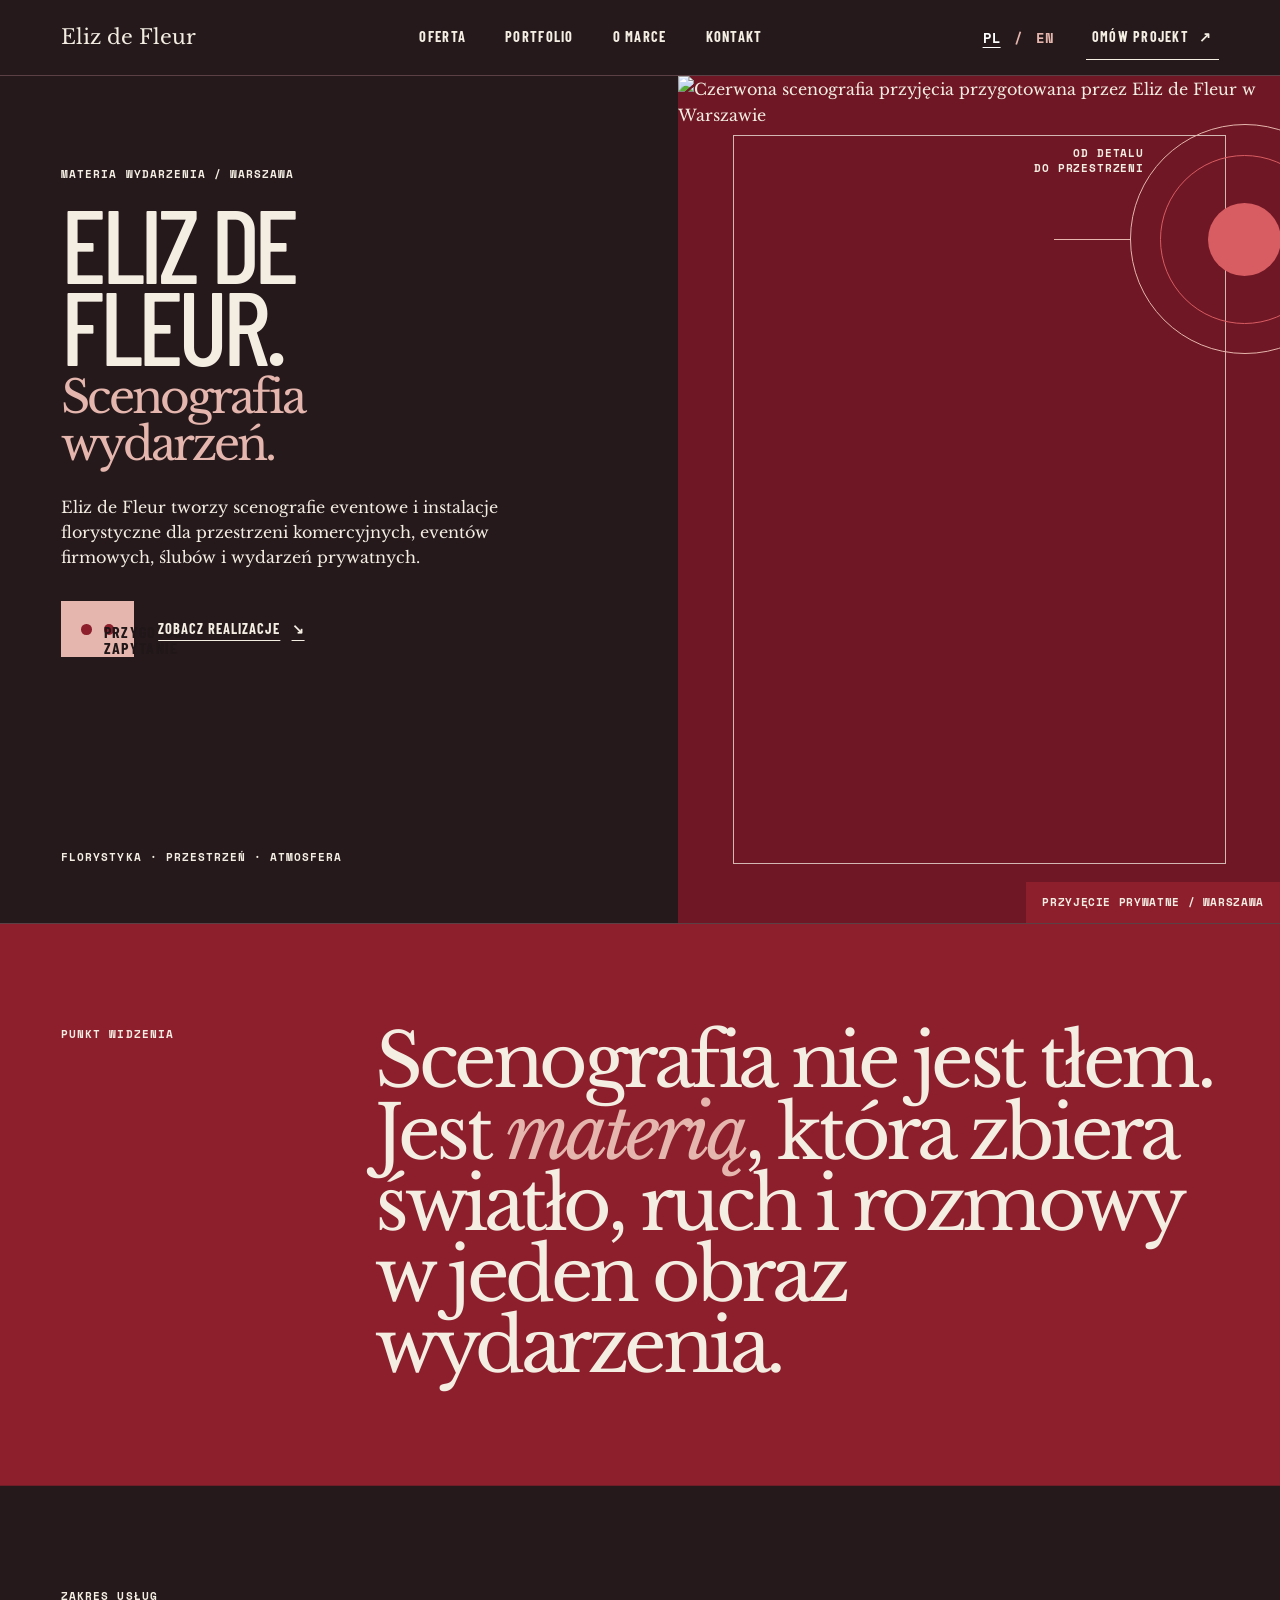
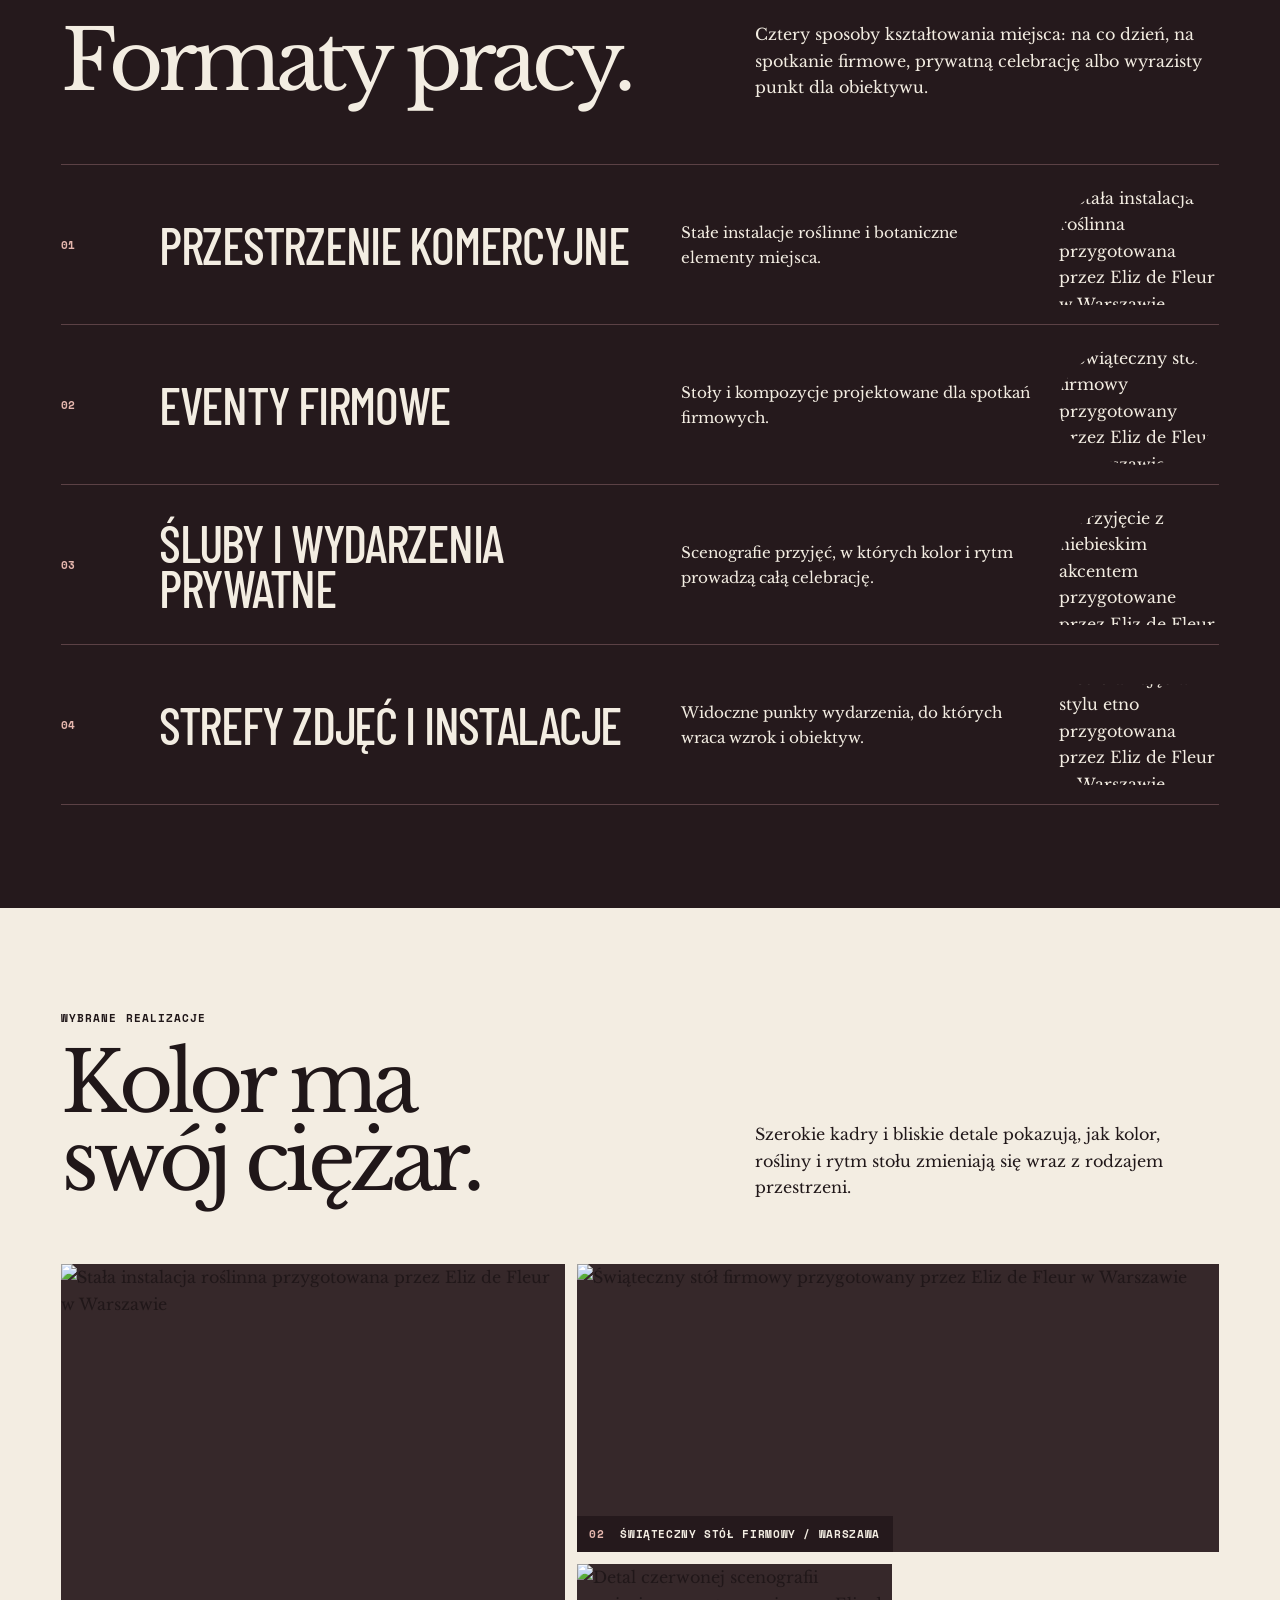
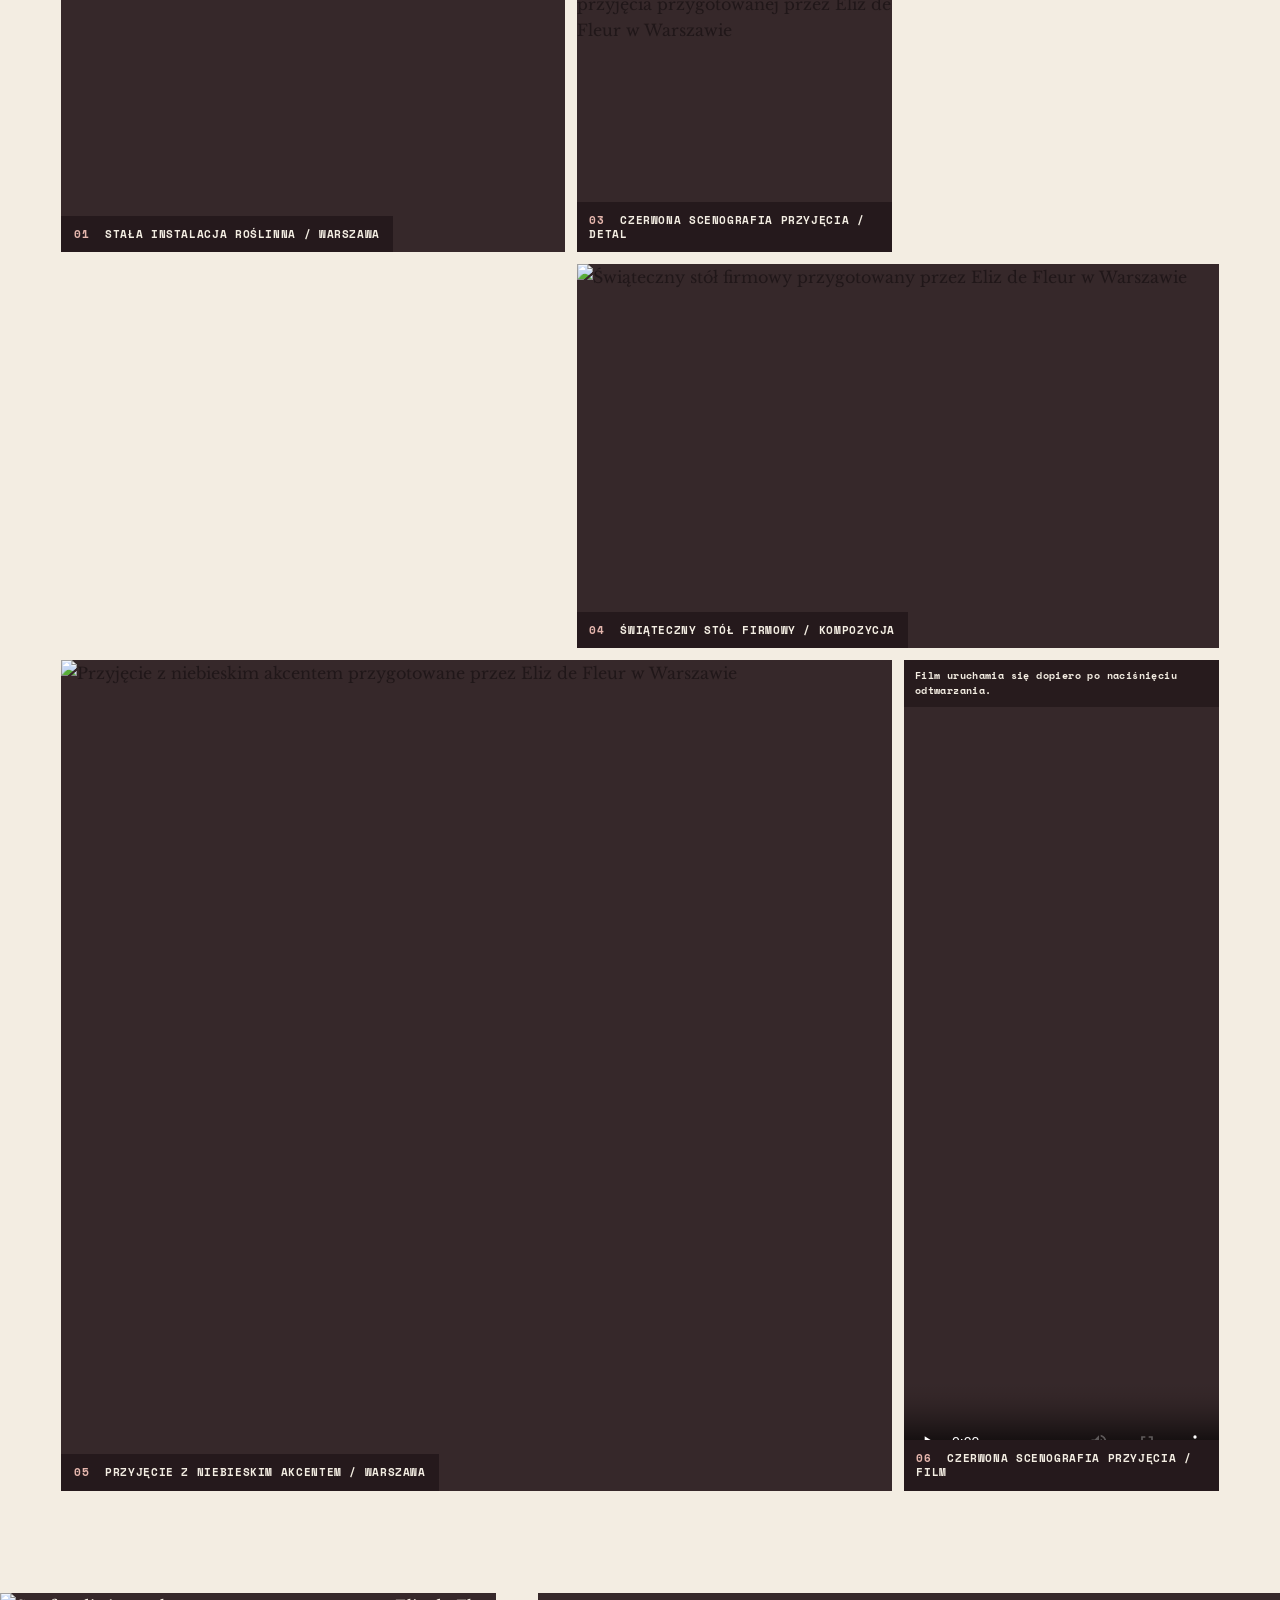
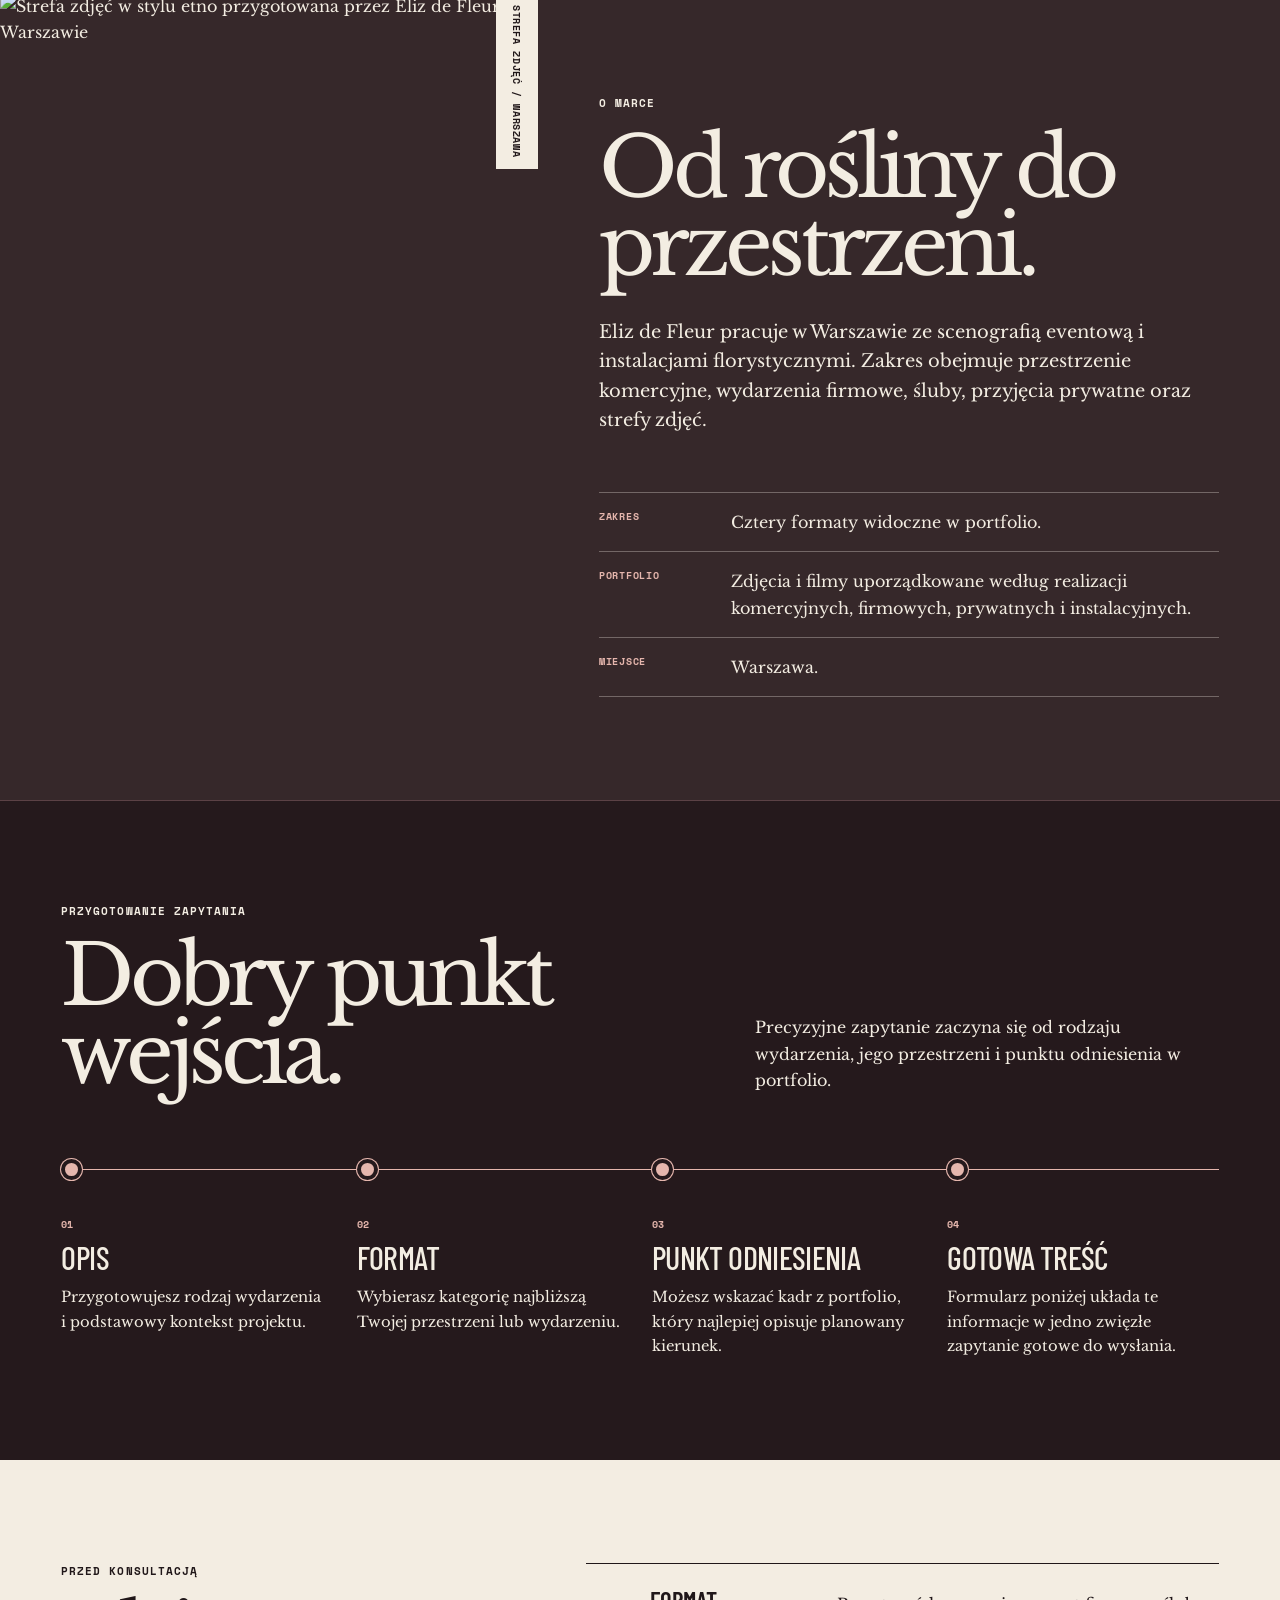
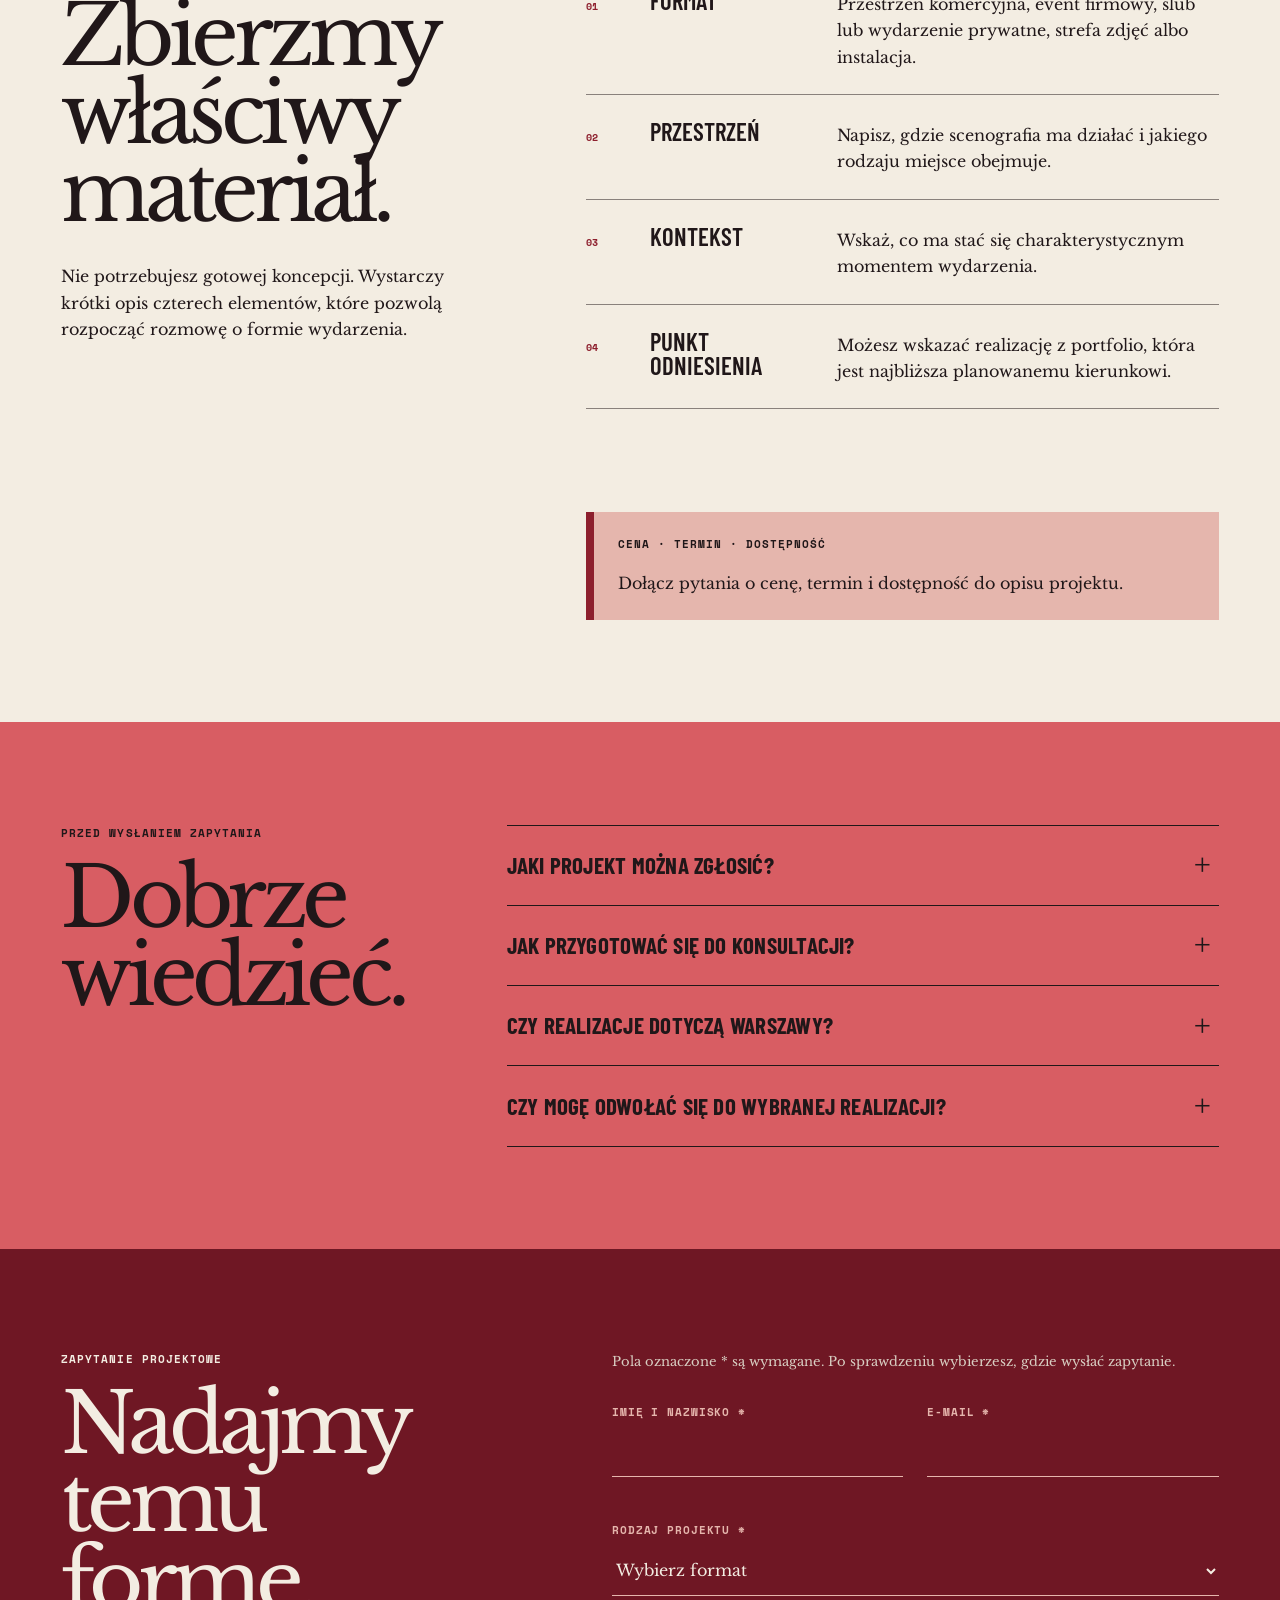
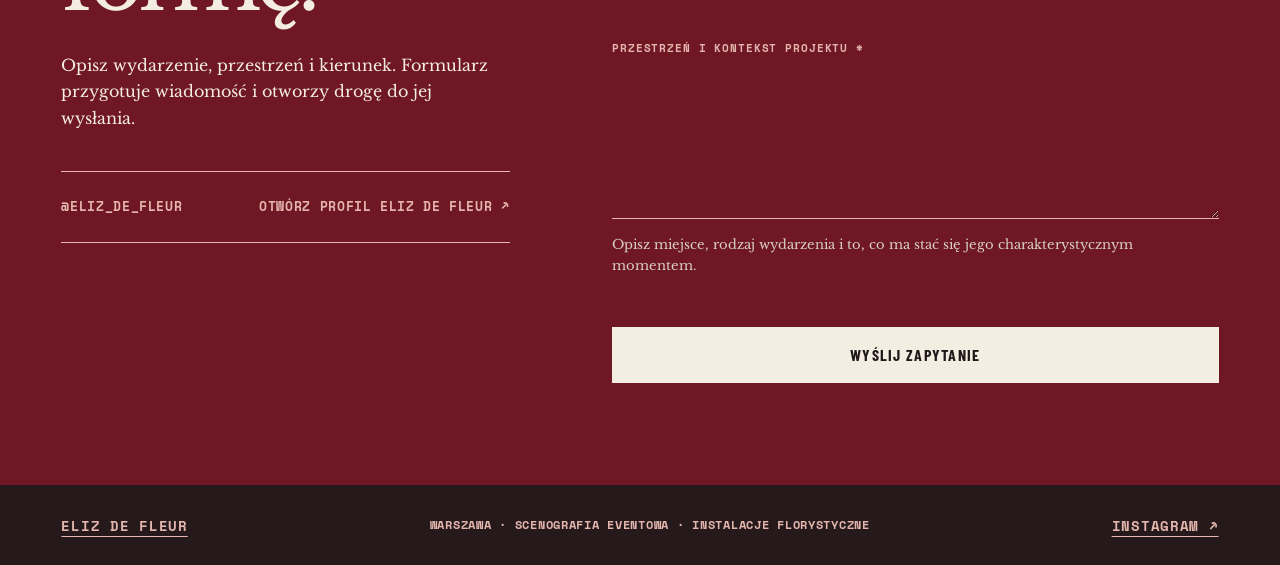
==== runs/eliz-de-fleur-golden-calibration/preview/site/index.html @ 15bd51e8 "Prepare isolated Eliz human-audit preview" ====
<!doctype html>
<html lang="pl">
<head>
  <meta charset="utf-8">
  <meta name="viewport" content="width=device-width, initial-scale=1">
  <meta name="robots" content="noindex, nofollow">
  <meta name="siteagent-business-id" content="769afda79333fd46">
  <meta name="siteagent-preview-run-id" content="eliz-de-fleur-golden-calibration">
  <meta name="description" content="Eliz de Fleur — scenografia eventowa i instalacje florystyczne dla przestrzeni komercyjnych, eventów firmowych, ślubów i wydarzeń prywatnych w Warszawie.">
  <meta name="theme-color" content="#25191c">
  <title>Eliz de Fleur — scenografia eventowa i instalacje florystyczne</title>
  <link rel="preconnect" href="https://fonts.googleapis.com">
  <link rel="preconnect" href="https://fonts.gstatic.com" crossorigin>
  <link href="https://fonts.googleapis.com/css2?family=Barlow+Condensed:wght@400;500;600;700&family=Libre+Baskerville:ital,wght@0,400;0,700;1,400&family=Space+Mono:wght@400;700&display=swap" rel="stylesheet">
  <link rel="stylesheet" href="styles.css">
  <script src="script.js" defer></script>
</head>
<body>
  <a class="skip-link" href="#main" data-pl="Przejdź do treści" data-en="Skip to content">Przejdź do treści</a>

  <header class="site-header" data-header>
    <a class="wordmark" href="#start" aria-label="Eliz de Fleur — początek strony" data-pl-aria-label="Eliz de Fleur — początek strony" data-en-aria-label="Eliz de Fleur — start of page">Eliz de Fleur</a>
    <button class="nav-toggle" type="button" aria-expanded="false" aria-controls="main-navigation">
      <span class="nav-toggle__label">Menu</span>
      <span class="nav-toggle__mark" aria-hidden="true"></span>
    </button>
    <nav class="main-nav" id="main-navigation" aria-label="Główna nawigacja" data-pl-aria-label="Główna nawigacja" data-en-aria-label="Main navigation" data-nav>
      <a href="services.html" data-en="Services">Oferta</a>
      <a href="portfolio.html">Portfolio</a>
      <a href="about.html" data-en="About">O marce</a>
      <a href="contact.html" data-en="Contact">Kontakt</a>
    </nav>
    <div class="header-tools">
      <div class="language-switch" aria-label="Wybór języka / Language selector"><button type="button" data-lang="pl" aria-pressed="true">PL</button><span aria-hidden="true">/</span><button type="button" data-lang="en" aria-pressed="false">EN</button></div>
      <a class="header-contact" href="contact.html"><span data-en="Discuss a project">Omów projekt</span> <span aria-hidden="true">↗</span></a>
    </div>
  </header>

  <main id="main" tabindex="-1">
    <section class="hero" id="start" data-decision-role="identity_value" aria-labelledby="hero-title">
      <div class="hero__copy">
        <div>
          <p class="kicker" data-en="Event material / Warsaw">Materia wydarzenia / Warszawa</p>
          <h1 id="hero-title" data-en-html="Eliz de Fleur.<br> <em>Event scenography.</em>">Eliz de Fleur.<br> <em>Scenografia wydarzeń.</em></h1>
          <p class="hero__offer" data-en="Eliz de Fleur creates event scenography and floral installations for commercial spaces, corporate events, weddings and private events.">Eliz de Fleur tworzy scenografie eventowe i instalacje florystyczne dla przestrzeni komercyjnych, eventów firmowych, ślubów i wydarzeń prywatnych.</p>
          <div class="hero__actions">
            <a class="live-cta" href="contact.html"><span aria-hidden="true"></span><span data-en="Prepare an enquiry">Przygotuj zapytanie</span></a>
            <a class="text-link" href="portfolio.html"><span data-en="View the work">Zobacz realizacje</span> <span aria-hidden="true">↘</span></a>
          </div>
        </div>
        <p class="micro-label" data-en="Floristry · space · atmosphere">Florystyka · przestrzeń · atmosfera</p>
      </div>

      <figure class="hero__media">
        <img src="https://res.cloudinary.com/qofhq8xa/image/upload/v1784352378/siteagent/47d7509527de03232160c4a7.jpg" alt="Czerwona scenografia przyjęcia przygotowana przez Eliz de Fleur w Warszawie" width="590" height="788" fetchpriority="high">
        <figcaption data-en="Private event / Warsaw">Przyjęcie prywatne / Warszawa</figcaption>
        <div class="hero__frame" aria-hidden="true"></div>
      </figure>

      <div class="orbit-signature" aria-hidden="true">
        <span class="orbit-signature__ring"></span>
        <span class="orbit-signature__core"></span>
      </div>
      <p class="orbit-note" data-en-html="From detail <br>to space">Od detalu <br>do przestrzeni</p>
    </section>

    <aside class="manifesto" aria-label="Idea twórcza" data-pl-aria-label="Idea twórcza" data-en-aria-label="Creative idea">
      <p class="micro-label" data-en="Point of view">Punkt widzenia</p>
      <p class="manifesto__statement" data-en-html="Scenography is not a backdrop. It is <em>material</em> that gathers light, movement and conversation into one image of an event.">Scenografia nie jest tłem. Jest <em>materią</em>, która zbiera światło, ruch i rozmowy w jeden obraz wydarzenia.</p>
    </aside>

    <section class="formats" id="oferta" data-decision-role="offer_services" aria-labelledby="formats-title">
      <div class="section-heading section-heading--split">
        <div>
          <p class="micro-label" data-en="Service scope">Zakres usług</p>
          <h2 id="formats-title" data-en="Working formats.">Formaty pracy.</h2>
        </div>
        <p data-en="Four ways to shape a place: for everyday use, a company gathering, a private celebration or a camera-ready focal point.">Cztery sposoby kształtowania miejsca: na co dzień, na spotkanie firmowe, prywatną celebrację albo wyrazisty punkt dla obiektywu.</p>
      </div>

      <div class="specimen-list">
        <article class="specimen">
          <span class="specimen__number">01</span>
          <h3 data-en="Commercial spaces">Przestrzenie komercyjne</h3>
          <p data-en="Permanent plant installations and botanical elements of a place.">Stałe instalacje roślinne i botaniczne elementy miejsca.</p>
          <figure class="specimen__thumb specimen__thumb--arch">
            <img src="https://res.cloudinary.com/qofhq8xa/image/upload/v1784352347/siteagent/e170ce25575f0e2b60e7c305.jpg" alt="Stała instalacja roślinna przygotowana przez Eliz de Fleur w Warszawie" width="590" height="737" loading="lazy">
          </figure>
        </article>
        <article class="specimen">
          <span class="specimen__number">02</span>
          <h3 data-en="Corporate events">Eventy firmowe</h3>
          <p data-en="Tables and compositions created for corporate gatherings.">Stoły i kompozycje projektowane dla spotkań firmowych.</p>
          <figure class="specimen__thumb specimen__thumb--round">
            <img src="https://res.cloudinary.com/qofhq8xa/image/upload/v1784352354/siteagent/f9a6c04ece0b0f3330a92861.jpg" alt="Świąteczny stół firmowy przygotowany przez Eliz de Fleur w Warszawie" width="590" height="590" loading="lazy">
          </figure>
        </article>
        <article class="specimen">
          <span class="specimen__number">03</span>
          <h3 data-en="Weddings and private events">Śluby i wydarzenia prywatne</h3>
          <p data-en="Celebration scenography in which colour and rhythm lead the entire setting.">Scenografie przyjęć, w których kolor i rytm prowadzą całą celebrację.</p>
          <figure class="specimen__thumb specimen__thumb--arch">
            <img src="https://res.cloudinary.com/qofhq8xa/image/upload/v1784352365/siteagent/f3182f6c49fdb530b950af7c.jpg" alt="Przyjęcie z niebieskim akcentem przygotowane przez Eliz de Fleur w Warszawie" width="590" height="736" loading="lazy">
          </figure>
        </article>
        <article class="specimen">
          <span class="specimen__number">04</span>
          <h3 data-en="Photo zones and installations">Strefy zdjęć i instalacje</h3>
          <p data-en="Visible focal points within an event that draw the eye and the camera.">Widoczne punkty wydarzenia, do których wraca wzrok i obiektyw.</p>
          <figure class="specimen__thumb specimen__thumb--flat">
            <img src="https://res.cloudinary.com/qofhq8xa/image/upload/v1784352384/siteagent/b47099f93aa7a98b9858c1af.jpg" alt="Strefa zdjęć w stylu etno przygotowana przez Eliz de Fleur w Warszawie" width="590" height="826" loading="lazy">
          </figure>
        </article>
      </div>
    </section>

    <section class="proof" id="realizacje" data-decision-role="proof" aria-labelledby="proof-title">
      <div class="section-heading section-heading--proof">
        <div>
          <p class="micro-label" data-en="Selected work">Wybrane realizacje</p>
          <h2 id="proof-title" data-en-html="Colour has<br> its own weight.">Kolor ma<br> swój ciężar.</h2>
        </div>
        <p data-en="Wide scenes and close details reveal how colour, plants and table rhythm change with each kind of space.">Szerokie kadry i bliskie detale pokazują, jak kolor, rośliny i rytm stołu zmieniają się wraz z rodzajem przestrzeni.</p>
      </div>

      <div class="documentation-grid">
        <figure class="document document--commercial">
          <img src="https://res.cloudinary.com/qofhq8xa/image/upload/v1784352360/siteagent/17a5b902bdf6243c2b239039.jpg" alt="Stała instalacja roślinna przygotowana przez Eliz de Fleur w Warszawie" width="590" height="590" loading="lazy">
          <figcaption><span>01</span> Stała instalacja roślinna / Warszawa</figcaption>
        </figure>
        <figure class="document document--corporate-main">
          <img src="https://res.cloudinary.com/qofhq8xa/image/upload/v1784352349/siteagent/f328a19e2c176bd9660d56d7.jpg" alt="Świąteczny stół firmowy przygotowany przez Eliz de Fleur w Warszawie" width="590" height="590" loading="lazy">
          <figcaption><span>02</span> Świąteczny stół firmowy / Warszawa</figcaption>
        </figure>
        <figure class="document document--private-detail">
          <img src="https://res.cloudinary.com/qofhq8xa/image/upload/v1784352375/siteagent/323fa4d84452508d13e30480.jpg" alt="Detal czerwonej scenografii przyjęcia przygotowanej przez Eliz de Fleur w Warszawie" width="590" height="590" loading="lazy">
          <figcaption><span>03</span> Czerwona scenografia przyjęcia / detal</figcaption>
        </figure>
        <figure class="document document--corporate-wide">
          <img src="https://res.cloudinary.com/qofhq8xa/image/upload/v1784352358/siteagent/df360cecada13a96a4e3e12c.jpg" alt="Świąteczny stół firmowy przygotowany przez Eliz de Fleur w Warszawie" width="535" height="590" loading="lazy">
          <figcaption><span>04</span> Świąteczny stół firmowy / kompozycja</figcaption>
        </figure>
        <figure class="document document--wedding">
          <img src="https://res.cloudinary.com/qofhq8xa/image/upload/v1784352367/siteagent/0ac339df691389d5a626e8f7.jpg" alt="Przyjęcie z niebieskim akcentem przygotowane przez Eliz de Fleur w Warszawie" width="590" height="590" loading="lazy">
          <figcaption><span>05</span> Przyjęcie z niebieskim akcentem / Warszawa</figcaption>
        </figure>
        <figure class="document document--film">
          <div class="video-shell" data-video-shell>
            <video controls playsinline preload="none" poster="https://res.cloudinary.com/qofhq8xa/image/upload/v1784352380/siteagent/916f7007cfcb3c469ecba282.jpg" aria-describedby="video-state">
              <source src="https://res.cloudinary.com/qofhq8xa/video/upload/v1784352390/siteagent/6b4df3dc7968fb6e8c570d31.mp4" type="video/mp4">
              Twoja przeglądarka nie obsługuje filmu. Kadr realizacji pozostaje widoczny.
            </video>
            <p class="video-state" id="video-state" aria-live="polite">Film uruchamia się dopiero po naciśnięciu odtwarzania.</p>
          </div>
          <figcaption><span>06</span> Czerwona scenografia przyjęcia / film</figcaption>
        </figure>
      </div>
    </section>

    <section class="brand-story" id="o-marce" data-decision-role="brand_about" aria-labelledby="brand-title">
      <figure class="brand-story__media">
        <img src="https://res.cloudinary.com/qofhq8xa/image/upload/v1784352384/siteagent/b47099f93aa7a98b9858c1af.jpg" alt="Strefa zdjęć w stylu etno przygotowana przez Eliz de Fleur w Warszawie" width="590" height="826" loading="lazy">
        <figcaption>Strefa zdjęć / Warszawa</figcaption>
      </figure>
      <div class="brand-story__copy">
          <p class="micro-label" data-en="About the brand">O marce</p>
          <h2 id="brand-title" data-en="From plant to space.">Od rośliny do przestrzeni.</h2>
          <p class="brand-story__lead" data-en="Eliz de Fleur works in Warsaw with event scenography and floral installations for commercial spaces, corporate events, weddings, private events and photo zones.">Eliz de Fleur pracuje w Warszawie ze scenografią eventową i instalacjami florystycznymi. Zakres obejmuje przestrzenie komercyjne, wydarzenia firmowe, śluby, przyjęcia prywatne oraz strefy zdjęć.</p>
        <dl class="evidence-notes">
          <div>
            <dt data-en="Scope">Zakres</dt>
            <dd data-en="Four formats visible across the portfolio.">Cztery formaty widoczne w portfolio.</dd>
          </div>
          <div>
            <dt data-en="Portfolio">Portfolio</dt>
            <dd data-en="Photography and film organised by commercial, corporate, private and installation work.">Zdjęcia i filmy uporządkowane według realizacji komercyjnych, firmowych, prywatnych i instalacyjnych.</dd>
          </div>
          <div>
            <dt data-en="Location">Miejsce</dt>
            <dd>Warszawa.</dd>
          </div>
        </dl>
      </div>
    </section>

    <section class="process" id="proces" data-decision-role="trust_process" aria-labelledby="process-title">
      <div class="section-heading section-heading--process">
        <div>
          <p class="micro-label" data-en="Preparing an enquiry">Przygotowanie zapytania</p>
          <h2 id="process-title" data-en="A clear starting point.">Dobry punkt wejścia.</h2>
        </div>
        <p data-en="A precise enquiry begins with the event type, its space and a useful reference point from the portfolio.">Precyzyjne zapytanie zaczyna się od rodzaju wydarzenia, jego przestrzeni i punktu odniesienia w portfolio.</p>
      </div>

      <ol class="process-route">
        <li>
          <span>01</span>
          <h3 data-en="Description">Opis</h3>
          <p data-en="Prepare the kind of event and the basic project context.">Przygotowujesz rodzaj wydarzenia i podstawowy kontekst projektu.</p>
        </li>
        <li>
          <span>02</span>
          <h3 data-en="Format">Format</h3>
          <p data-en="Choose the category that best matches your space or event.">Wybierasz kategorię najbliższą Twojej przestrzeni lub wydarzeniu.</p>
        </li>
        <li>
          <span>03</span>
          <h3 data-en="Reference point">Punkt odniesienia</h3>
          <p data-en="You can point to a portfolio image that best describes the intended direction.">Możesz wskazać kadr z portfolio, który najlepiej opisuje planowany kierunek.</p>
        </li>
        <li>
          <span>04</span>
          <h3 data-en="Prepared text">Gotowa treść</h3>
          <p data-en="The form below turns these details into one concise enquiry ready to send.">Formularz poniżej układa te informacje w jedno zwięzłe zapytanie gotowe do wysłania.</p>
        </li>
      </ol>
    </section>

    <section class="decision-brief" data-decision-role="commercial_decision" aria-labelledby="decision-title">
      <div class="decision-brief__intro">
        <p class="micro-label" data-en="Before the consultation">Przed konsultacją</p>
        <h2 id="decision-title" data-en="Gather the right material.">Zbierzmy właściwy materiał.</h2>
        <p data-en="You do not need a finished concept. A short description of four elements is enough to frame an initial conversation about the event.">Nie potrzebujesz gotowej koncepcji. Wystarczy krótki opis czterech elementów, które pozwolą rozpocząć rozmowę o formie wydarzenia.</p>
      </div>
      <ol class="brief-list">
        <li><span>01</span><strong data-en="Format">Format</strong><p data-en="Commercial space, corporate event, wedding or private event, photo zone or installation.">Przestrzeń komercyjna, event firmowy, ślub lub wydarzenie prywatne, strefa zdjęć albo instalacja.</p></li>
        <li><span>02</span><strong data-en="Space">Przestrzeń</strong><p data-en="Describe where the scenography should work and what kind of place it covers.">Napisz, gdzie scenografia ma działać i jakiego rodzaju miejsce obejmuje.</p></li>
        <li><span>03</span><strong data-en="Context">Kontekst</strong><p data-en="Identify what should become the event's characteristic moment.">Wskaż, co ma stać się charakterystycznym momentem wydarzenia.</p></li>
        <li><span>04</span><strong data-en="Reference point">Punkt odniesienia</strong><p data-en="You can identify a portfolio image that is closest to the intended direction.">Możesz wskazać realizację z portfolio, która jest najbliższa planowanemu kierunkowi.</p></li>
      </ol>
      <div class="decision-brief__note">
        <p class="micro-label" data-en="Pricing · timing · availability">Cena · termin · dostępność</p>
        <p data-en="Include questions about pricing, timing and availability together with the project context.">Dołącz pytania o cenę, termin i dostępność do opisu projektu.</p>
      </div>
    </section>

    <section class="faq" data-decision-role="objection_handling" aria-labelledby="faq-title">
      <div class="faq__title">
        <p class="micro-label" data-en="Before preparing an enquiry">Przed wysłaniem zapytania</p>
        <h2 id="faq-title" data-en-html="Good to<br> know.">Dobrze<br> wiedzieć.</h2>
      </div>
      <div class="faq__list">
        <details>
          <summary data-en="Which kind of project can I enquire about?">Jaki projekt można zgłosić?</summary>
          <p data-en="A commercial-space installation, corporate event, wedding or private celebration, and a photo zone or installation — in line with the formats shown in the portfolio.">Instalację dla przestrzeni komercyjnej, event firmowy, ślub lub przyjęcie prywatne oraz strefę zdjęć albo instalację — zgodnie z formatami pokazanymi w portfolio.</p>
        </details>
        <details>
          <summary data-en="How do I prepare for a consultation?">Jak przygotować się do konsultacji?</summary>
          <p data-en="Prepare a short message with the event type, location and what matters to the project. The form below helps arrange it.">Przygotuj krótką wiadomość z rodzajem wydarzenia, miejscem i opisem tego, co jest dla projektu ważne. Poniższy formularz pomaga ją ułożyć.</p>
        </details>
        <details>
          <summary data-en="Does the portfolio relate to Warsaw?">Czy realizacje dotyczą Warszawy?</summary>
          <p data-en="Yes. The descriptions accompanying the work identify Warsaw.">Tak. Opisy realizacji wskazują Warszawę.</p>
        </details>
        <details>
          <summary data-en="Can I refer to a selected portfolio image?">Czy mogę odwołać się do wybranej realizacji?</summary>
          <p data-en="Yes. Identify the format or portfolio frame that best describes the intended starting point.">Tak. Wskaż w wiadomości format lub kadr z portfolio, który najlepiej opisuje oczekiwany punkt wyjścia.</p>
        </details>
      </div>
    </section>

    <section class="contact" id="kontakt" data-decision-role="final_conversion" aria-labelledby="contact-title">
      <div class="contact__intro">
        <p class="micro-label" data-en="Project enquiry">Zapytanie projektowe</p>
        <h2 id="contact-title" data-en="Give it form.">Nadajmy temu formę.</h2>
        <p data-en="Describe the event, space and direction. The form will prepare the message and open a route to send it.">Opisz wydarzenie, przestrzeń i kierunek. Formularz przygotuje wiadomość i otworzy drogę do jej wysłania.</p>
        <a class="instagram-path" href="https://www.instagram.com/eliz_de_fleur/" target="_blank" rel="noopener noreferrer">
          <span>@eliz_de_fleur</span>
          <span><span data-en="Open the Eliz de Fleur profile">Otwórz profil Eliz de Fleur</span> <b aria-hidden="true">↗</b></span>
        </a>
      </div>

      <form class="inquiry-form" data-inquiry-form novalidate>
        <p class="form-note" id="form-note" data-en="Fields marked with * are required. After validation, choose where to send the enquiry.">Pola oznaczone * są wymagane. Po sprawdzeniu wybierzesz, gdzie wysłać zapytanie.</p>

        <div class="field-row">
          <label class="field">
            <span data-en="Name *">Imię i nazwisko *</span>
            <input type="text" name="name" autocomplete="name" required aria-describedby="name-error">
            <small class="field-error" id="name-error"></small>
          </label>
          <label class="field">
            <span data-en="Email *">E-mail *</span>
            <input type="email" name="email" autocomplete="email" required aria-describedby="email-error">
            <small class="field-error" id="email-error"></small>
          </label>
        </div>

        <label class="field">
          <span data-en="Project type *">Rodzaj projektu *</span>
          <select name="event" required aria-describedby="event-error">
            <option value="" data-en="Choose a format">Wybierz format</option>
            <option data-en="Commercial space">Przestrzeń komercyjna</option>
            <option data-en="Corporate event">Event firmowy</option>
            <option data-en="Wedding or private event">Ślub lub wydarzenie prywatne</option>
            <option data-en="Photo zone or installation">Strefa zdjęć lub instalacja</option>
          </select>
          <small class="field-error" id="event-error"></small>
        </label>

        <label class="field">
          <span data-en="Space and project context *">Przestrzeń i kontekst projektu *</span>
          <textarea name="message" rows="5" required minlength="20" aria-describedby="message-help message-error"></textarea>
          <small class="field-help" id="message-help" data-en="Describe the place, event type and what should become its characteristic moment.">Opisz miejsce, rodzaj wydarzenia i to, co ma stać się jego charakterystycznym momentem.</small>
          <small class="field-error" id="message-error"></small>
        </label>

        <button class="form-submit" type="submit" data-en="Send enquiry">Wyślij zapytanie</button>

        <div class="prepared-inquiry" data-prepared hidden>
          <p class="prepared-inquiry__status" role="status" aria-live="polite" data-form-status data-en="Your enquiry is ready to send.">Zapytanie jest gotowe do wysłania.</p>
          <label class="field">
              <span data-en="Prepared brief">Gotowa wiadomość</span>
            <textarea rows="8" readonly data-prepared-text></textarea>
          </label>
          <div class="prepared-inquiry__actions">
            <button class="copy-button" type="button" data-copy-message data-en="Copy enquiry">Skopiuj zapytanie</button>
            <a href="https://www.instagram.com/eliz_de_fleur/" target="_blank" rel="noopener noreferrer"><span data-en="Open the @eliz_de_fleur profile">Otwórz profil @eliz_de_fleur</span> <span aria-hidden="true">↗</span></a>
          </div>
        </div>

        <noscript>
          <p class="noscript-note">JavaScript jest wyłączony. Możesz nadal otworzyć <a href="https://www.instagram.com/eliz_de_fleur/">profil @eliz_de_fleur</a>.</p>
        </noscript>
      </form>
    </section>
  </main>

  <footer class="site-footer">
    <a href="#start">Eliz de Fleur</a>
      <p data-en="Warsaw · event scenography · floral installations">Warszawa · scenografia eventowa · instalacje florystyczne</p>
    <a href="https://www.instagram.com/eliz_de_fleur/" target="_blank" rel="noopener noreferrer">Instagram ↗</a>
  </footer>
</body>
</html>
---- runs/eliz-de-fleur-golden-calibration/preview/site/styles.css ----
:root {
  --night: #25191c;
  --night-soft: #36282a;
  --wine: #8d1f2d;
  --wine-deep: #6f1724;
  --rose: #e5b6ad;
  --pink: #d85d63;
  --chalk: #f3ede2;
  --chalk-muted: #d8cec2;
  --ink: #201719;
  --line-dark: #5b4145;
  --line-light: rgba(243, 237, 226, 0.32);
  --serif: "Libre Baskerville", Georgia, serif;
  --condensed: "Barlow Condensed", "Arial Narrow", Arial, sans-serif;
  --mono: "Space Mono", Consolas, monospace;
  --gutter: clamp(1.125rem, 4.8vw, 5rem);
  --section-space: clamp(5rem, 8vw, 8.75rem);
}

*,
*::before,
*::after {
  box-sizing: border-box;
}

html {
  scroll-behavior: smooth;
  scroll-padding-top: 5rem;
}

body {
  margin: 0;
  min-width: 20rem;
  overflow-x: clip;
  background: var(--night);
  color: var(--chalk);
  font-family: var(--serif);
  font-size: 1rem;
  line-height: 1.65;
  text-rendering: optimizeLegibility;
}

body.nav-open {
  overflow: hidden;
}

img,
video {
  display: block;
  width: 100%;
  height: 100%;
  object-fit: cover;
}

button,
input,
select,
textarea {
  font: inherit;
}

a {
  color: inherit;
}

a:focus-visible,
button:focus-visible,
input:focus-visible,
select:focus-visible,
textarea:focus-visible,
summary:focus-visible {
  outline: 3px solid currentColor;
  outline-offset: 4px;
}

.portfolio-browser button:focus-visible,
.brief-form--light button:focus-visible,
.brief-form--light input:focus-visible,
.brief-form--light select:focus-visible,
.brief-form--light textarea:focus-visible,
.brief-form--light a:focus-visible {
  outline-color: var(--wine-deep);
}

main:focus {
  outline: none;
}

.skip-link {
  position: fixed;
  top: 0.75rem;
  left: 0.75rem;
  z-index: 100;
  min-height: 2.75rem;
  padding: 0.75rem 1rem;
  transform: translateY(-180%);
  background: #ffffff;
  color: #000000;
  font: 700 0.875rem/1.2 var(--condensed);
  letter-spacing: 0.06em;
  text-transform: uppercase;
  text-decoration: none;
}

.skip-link:focus {
  transform: translateY(0);
}

.site-header {
  position: relative;
  z-index: 20;
  display: grid;
  grid-template-columns: auto 1fr auto;
  min-height: 4.75rem;
  padding: 0 var(--gutter);
  border-bottom: 1px solid var(--line-dark);
  align-items: center;
}

.wordmark,
.header-contact,
.main-nav a,
.nav-toggle {
  min-height: 2.75rem;
  display: inline-flex;
  align-items: center;
}

.wordmark {
  padding-right: 1rem;
  font-size: clamp(1.1rem, 1.6vw, 1.5rem);
  text-decoration: none;
}

.main-nav {
  display: flex;
  justify-content: center;
  gap: clamp(0.75rem, 2.1vw, 2rem);
}

.main-nav a,
.header-contact,
.nav-toggle {
  padding: 0.25rem 0.375rem;
  font: 700 0.875rem/1 var(--condensed);
  letter-spacing: 0.09em;
  text-transform: uppercase;
  text-decoration: none;
}

.main-nav a,
.nav-toggle {
  font-size: clamp(0.9rem, 0.85vw, 0.98rem);
}

.main-nav a {
  position: relative;
}

.main-nav a::after {
  content: "";
  position: absolute;
  left: 0.375rem;
  right: 0.375rem;
  bottom: 0.35rem;
  height: 1px;
  transform: scaleX(0);
  transform-origin: left;
  background: var(--rose);
  transition: transform 180ms ease;
}

.main-nav a:hover::after,
.main-nav a:focus-visible::after {
  transform: scaleX(1);
}

.header-contact {
  gap: 0.65rem;
  border-bottom: 1px solid var(--chalk);
}

.nav-toggle {
  display: none;
  justify-self: end;
  gap: 0.625rem;
  border: 0;
  background: transparent;
  color: inherit;
  cursor: pointer;
}

.nav-toggle__mark,
.nav-toggle__mark::before {
  width: 1.25rem;
  height: 1px;
  display: block;
  background: currentColor;
  transition: transform 180ms ease;
}

.nav-toggle__mark::before {
  content: "";
  transform: translateY(-0.35rem);
}

.nav-toggle[aria-expanded="true"] .nav-toggle__mark {
  transform: rotate(45deg);
}

.nav-toggle[aria-expanded="true"] .nav-toggle__mark::before {
  transform: rotate(-90deg);
}

.micro-label,
.kicker {
  margin: 0;
  font: 700 0.7rem/1.45 var(--mono);
  letter-spacing: 0.09em;
  text-transform: uppercase;
}

.hero {
  position: relative;
  min-height: clamp(43rem, 77vw, 53rem);
  display: grid;
  grid-template-columns: minmax(0, 53%) minmax(0, 47%);
  overflow: hidden;
  border-bottom: 1px solid var(--line-dark);
}

.hero__copy {
  position: relative;
  z-index: 3;
  display: flex;
  flex-direction: column;
  justify-content: space-between;
  padding: clamp(4rem, 7vw, 7.25rem) var(--gutter) clamp(2.5rem, 4.5vw, 4rem);
}

.hero h1 {
  max-width: 6.3ch;
  margin: 1.25rem 0 1.75rem;
  color: var(--chalk);
  font: 500 clamp(5.2rem, 10.4vw, 10.4rem) / 0.72 var(--condensed);
  letter-spacing: -0.047em;
  text-transform: uppercase;
}

.hero h1 em {
  display: block;
  margin-left: 15%;
  color: var(--rose);
  font: 400 clamp(2.35rem, 4.35vw, 4.6rem) / 1 var(--serif);
  letter-spacing: -0.065em;
  text-transform: none;
}

.hero__offer {
  max-width: 31rem;
  margin: 0;
  font-size: clamp(1rem, 1.25vw, 1.2rem);
  line-height: 1.55;
}

.hero__actions {
  display: flex;
  align-items: center;
  flex-wrap: wrap;
  gap: 1rem 1.5rem;
  margin-top: 2rem;
}

.live-cta,
.form-submit,
.copy-button,
.prepared-inquiry__actions a {
  min-height: 3.5rem;
  display: inline-flex;
  align-items: center;
  justify-content: center;
  gap: 0.75rem;
  border: 0;
  font: 700 1rem/1 var(--condensed);
  letter-spacing: 0.08em;
  text-transform: uppercase;
  text-decoration: none;
  cursor: pointer;
}

.live-cta {
  padding: 0.75rem 1.25rem;
  background: var(--rose);
  color: var(--ink);
}

.live-cta > span {
  width: 0.65rem;
  height: 0.65rem;
  border-radius: 50%;
  background: var(--wine);
}

.live-cta:hover,
.live-cta:focus-visible {
  background: var(--chalk);
}

.text-link {
  min-height: 2.75rem;
  display: inline-flex;
  align-items: center;
  gap: 0.7rem;
  font: 700 0.9rem/1 var(--condensed);
  letter-spacing: 0.07em;
  text-transform: uppercase;
  text-underline-offset: 0.35rem;
}

.hero__media {
  position: relative;
  min-width: 0;
  margin: 0;
  overflow: hidden;
  background: var(--wine-deep);
}

.hero__media img {
  object-position: center 46%;
}

.hero__media figcaption {
  position: absolute;
  right: 0;
  bottom: 0;
  z-index: 2;
  max-width: 21rem;
  padding: 0.8rem 1rem;
  background: var(--wine);
  font: 700 0.67rem/1.45 var(--mono);
  letter-spacing: 0.06em;
  text-transform: uppercase;
}

.hero__frame {
  position: absolute;
  inset: 7% 9%;
  border: 1px solid rgba(243, 237, 226, 0.75);
  pointer-events: none;
}

.orbit-signature {
  position: absolute;
  z-index: 5;
  top: 3rem;
  right: -5rem;
  width: clamp(10rem, 18vw, 15rem);
  aspect-ratio: 1;
  border: 1px solid var(--rose);
  border-radius: 50%;
  pointer-events: none;
}

.orbit-signature::after {
  content: "";
  position: absolute;
  top: 50%;
  right: 100%;
  width: clamp(3rem, 6vw, 6rem);
  height: 1px;
  background: var(--rose);
}

.orbit-signature__ring {
  position: absolute;
  inset: 13%;
  border: 1px solid var(--pink);
  border-radius: 50%;
}

.orbit-signature__core {
  position: absolute;
  inset: 34%;
  border-radius: 50%;
  background: var(--pink);
}

.orbit-note {
  position: absolute;
  z-index: 6;
  top: 4.35rem;
  right: 8.5rem;
  margin: 0;
  color: var(--chalk);
  font: 700 0.66rem/1.45 var(--mono);
  letter-spacing: 0.08em;
  text-align: right;
  text-transform: uppercase;
}

.manifesto {
  display: grid;
  grid-template-columns: minmax(9rem, 14rem) minmax(0, 1fr);
  gap: clamp(2rem, 7vw, 7rem);
  padding: var(--section-space) var(--gutter);
  border-bottom: 1px solid rgba(37, 25, 28, 0.28);
  background: var(--wine);
}

.manifesto__statement {
  max-width: 72rem;
  margin: 0;
  font: 400 clamp(2.6rem, 5.8vw, 5.65rem) / 0.96 var(--serif);
  letter-spacing: -0.06em;
}

.manifesto__statement em {
  color: var(--rose);
}

.formats,
.proof,
.process,
.decision-brief,
.faq,
.contact {
  padding: var(--section-space) var(--gutter);
}

.section-heading {
  margin-bottom: clamp(2.5rem, 5vw, 5rem);
}

.section-heading--split,
.section-heading--proof,
.section-heading--process {
  display: grid;
  grid-template-columns: minmax(0, 1fr) minmax(17rem, 29rem);
  gap: clamp(2rem, 7vw, 7rem);
  align-items: end;
}

.section-heading h2,
.brand-story h2,
.decision-brief h2,
.faq h2,
.contact h2 {
  margin: 0;
  font: 400 clamp(3.25rem, 6.5vw, 6.5rem) / 0.94 var(--serif);
  letter-spacing: -0.065em;
}

.section-heading .micro-label,
.brand-story .micro-label,
.decision-brief .micro-label,
.faq .micro-label,
.contact .micro-label {
  margin-bottom: 1.1rem;
}

.section-heading > p {
  margin: 0;
}

.formats {
  background: var(--night);
}

.specimen-list {
  border-top: 1px solid var(--line-dark);
}

.specimen {
  min-height: 10rem;
  display: grid;
  grid-template-columns: 4.5rem minmax(15rem, 1.2fr) minmax(14rem, 0.85fr) 10rem;
  gap: clamp(1rem, 2vw, 2.25rem);
  align-items: center;
  padding: 1rem 0;
  border-bottom: 1px solid var(--line-dark);
}

.specimen__number {
  color: var(--rose);
  font: 700 0.7rem var(--mono);
}

.specimen h3 {
  margin: 0;
  font: 500 clamp(2.2rem, 4vw, 4rem) / 0.88 var(--condensed);
  letter-spacing: -0.025em;
  text-transform: uppercase;
}

.specimen p {
  max-width: 24rem;
  margin: 0;
  font-size: 0.95rem;
}

.specimen__thumb {
  height: 7.5rem;
  margin: 0;
  overflow: hidden;
}

.specimen__thumb--arch {
  border-radius: 50% 50% 0 0;
}

.specimen__thumb--round {
  border-radius: 50%;
}

.specimen__thumb--flat {
  clip-path: polygon(0 16%, 84% 16%, 100% 0, 100% 100%, 16% 100%, 0 84%);
}

.proof {
  background: var(--chalk);
  color: var(--ink);
}

.documentation-grid {
  display: grid;
  grid-template-columns: 1.15fr 0.72fr 0.72fr;
  grid-template-rows: 18rem 18rem 24rem;
  gap: 0.75rem;
}

.document {
  position: relative;
  min-width: 0;
  margin: 0;
  overflow: hidden;
  background: var(--night-soft);
}

.document img,
.document video {
  transition: transform 500ms cubic-bezier(0.2, 0.7, 0.2, 1);
}

.document:hover img {
  transform: scale(1.025);
}

.document figcaption {
  position: absolute;
  z-index: 3;
  left: 0;
  bottom: 0;
  padding: 0.7rem 0.8rem;
  background: var(--night);
  color: var(--chalk);
  font: 700 0.66rem/1.35 var(--mono);
  letter-spacing: 0.06em;
  text-transform: uppercase;
}

.document figcaption span {
  margin-right: 0.5rem;
  color: var(--rose);
}

.document--commercial {
  grid-row: 1 / span 2;
}

.document--commercial img {
  object-position: 58% center;
}

.document--corporate-main {
  grid-column: 2 / span 2;
}

.document--corporate-wide {
  grid-column: 2 / span 2;
}

.document--corporate-wide img {
  object-position: center 57%;
}

.document--wedding {
  grid-column: 1 / span 2;
}

.document--film {
  grid-column: 3;
}

.video-shell {
  position: absolute;
  inset: 0;
}

.video-shell video {
  background: var(--night-soft);
}

.video-state {
  position: absolute;
  top: 0;
  right: 0;
  left: 0;
  z-index: 2;
  margin: 0;
  padding: 0.55rem 0.7rem;
  background: rgba(37, 25, 28, 0.82);
  color: var(--chalk);
  font: 700 0.62rem/1.45 var(--mono);
  letter-spacing: 0.04em;
}

.video-shell.is-playing .video-state,
.video-shell.is-ready .video-state {
  transform: translateY(-105%);
}

.brand-story {
  display: grid;
  grid-template-columns: 42% minmax(0, 58%);
  border-bottom: 1px solid var(--line-dark);
  background: var(--night-soft);
}

.brand-story__media {
  position: relative;
  min-height: 45rem;
  margin: 0;
  overflow: hidden;
}

.brand-story__media img {
  object-position: center 52%;
}

.brand-story__media figcaption {
  position: absolute;
  top: 0;
  right: 0;
  padding: 0.75rem 0.85rem;
  background: var(--chalk);
  color: var(--ink);
  font: 700 0.65rem/1.4 var(--mono);
  letter-spacing: 0.06em;
  text-transform: uppercase;
  writing-mode: vertical-rl;
}

.brand-story__copy {
  display: flex;
  flex-direction: column;
  padding: var(--section-space) var(--gutter);
}

.brand-story__lead {
  max-width: 37rem;
  margin: 2rem 0 3.5rem;
  font-size: clamp(1.05rem, 1.4vw, 1.25rem);
}

.evidence-notes {
  margin: auto 0 0;
  border-top: 1px solid var(--line-light);
}

.evidence-notes div {
  display: grid;
  grid-template-columns: 7rem 1fr;
  gap: 1.25rem;
  padding: 1rem 0;
  border-bottom: 1px solid var(--line-light);
}

.evidence-notes dt {
  color: var(--rose);
  font: 700 0.65rem/1.5 var(--mono);
  letter-spacing: 0.07em;
  text-transform: uppercase;
}

.evidence-notes dd {
  margin: 0;
}

.process {
  background: var(--night);
}

.process-route {
  position: relative;
  display: grid;
  grid-template-columns: repeat(4, minmax(0, 1fr));
  gap: 1.5rem;
  margin: 0;
  padding: 0;
  list-style: none;
}

.process-route::before {
  content: "";
  position: absolute;
  top: 0.72rem;
  right: 0;
  left: 0;
  height: 1px;
  background: var(--rose);
}

.process-route li {
  position: relative;
  padding: 3.25rem 0.5rem 0 0;
}

.process-route li::before {
  content: "";
  position: absolute;
  top: 0.1rem;
  left: 0;
  width: 1.3rem;
  height: 1.3rem;
  border: 0.3rem solid var(--night);
  border-radius: 50%;
  background: var(--rose);
  box-shadow: 0 0 0 1px var(--rose);
}

.process-route span {
  color: var(--rose);
  font: 700 0.65rem var(--mono);
}

.process-route h3 {
  margin: 0.45rem 0 0.8rem;
  font: 500 clamp(1.8rem, 2.5vw, 2.75rem) / 0.92 var(--condensed);
  letter-spacing: -0.02em;
  text-transform: uppercase;
}

.process-route p {
  margin: 0;
  font-size: 0.92rem;
}

.decision-brief {
  display: grid;
  grid-template-columns: minmax(18rem, 0.8fr) minmax(24rem, 1.2fr);
  gap: clamp(3rem, 8vw, 8rem);
  background: var(--chalk);
  color: var(--ink);
}

.decision-brief__intro {
  align-self: start;
  position: sticky;
  top: 2rem;
}

.decision-brief__intro > p:last-child {
  max-width: 31rem;
  margin: 2rem 0 0;
}

.brief-list {
  margin: 0;
  padding: 0;
  border-top: 1px solid var(--ink);
  list-style: none;
}

.brief-list li {
  display: grid;
  grid-template-columns: 3rem minmax(9rem, 0.45fr) minmax(0, 1fr);
  gap: 1rem;
  padding: 1.5rem 0;
  border-bottom: 1px solid rgba(32, 23, 25, 0.5);
  align-items: baseline;
}

.brief-list span {
  color: var(--wine);
  font: 700 0.65rem var(--mono);
}

.brief-list strong {
  font: 600 1.55rem/1 var(--condensed);
  text-transform: uppercase;
}

.brief-list p {
  margin: 0;
}

.decision-brief__note {
  grid-column: 2;
  padding: 1.5rem;
  border-left: 0.5rem solid var(--wine);
  background: var(--rose);
}

.decision-brief__note p:last-child {
  margin: 0;
}

.faq {
  display: grid;
  grid-template-columns: minmax(14rem, 0.65fr) minmax(25rem, 1.35fr);
  gap: clamp(3rem, 8vw, 8rem);
  background: var(--pink);
  color: var(--ink);
}

.faq__list {
  border-top: 1px solid var(--ink);
}

.faq details {
  border-bottom: 1px solid var(--ink);
  padding: 0.85rem 0;
}

.faq summary {
  min-height: 3.25rem;
  display: grid;
  grid-template-columns: 1fr 2rem;
  gap: 1rem;
  align-items: center;
  cursor: pointer;
  list-style: none;
  font: 700 clamp(1.15rem, 1.8vw, 1.5rem) / 1.15 var(--condensed);
  letter-spacing: 0.01em;
  text-transform: uppercase;
}

.faq summary::-webkit-details-marker {
  display: none;
}

.faq summary::after {
  content: "+";
  font: 400 1.9rem/1 var(--serif);
  text-align: center;
}

.faq details[open] summary::after {
  content: "−";
}

.faq details p {
  max-width: 44rem;
  margin: 0.4rem 3rem 0.75rem 0;
}

.contact {
  display: grid;
  grid-template-columns: minmax(18rem, 0.85fr) minmax(25rem, 1.15fr);
  gap: clamp(3rem, 8vw, 8rem);
  background: var(--wine-deep);
}

.contact__intro > p:not(.micro-label) {
  max-width: 35rem;
  margin: 2rem 0 2.5rem;
}

.instagram-path {
  max-width: 34rem;
  min-height: 4.5rem;
  display: flex;
  justify-content: space-between;
  gap: 1rem;
  align-items: center;
  padding: 0.9rem 0;
  border-top: 1px solid var(--rose);
  border-bottom: 1px solid var(--rose);
  color: var(--rose);
  font: 700 0.8rem/1.35 var(--mono);
  letter-spacing: 0.05em;
  text-transform: uppercase;
  text-decoration: none;
}

.instagram-path:hover,
.instagram-path:focus-visible {
  color: var(--chalk);
}

.inquiry-form {
  align-self: start;
}

.form-note,
.field-help,
.field-error,
.noscript-note {
  font-size: 0.82rem;
}

.form-note {
  margin: 0 0 2rem;
  color: var(--chalk-muted);
}

.field-row {
  display: grid;
  grid-template-columns: 1fr 1fr;
  gap: 1.5rem;
}

.field {
  display: block;
  margin-bottom: 1.4rem;
}

.field > span {
  display: block;
  margin-bottom: 0.45rem;
  color: var(--rose);
  font: 700 0.68rem/1.4 var(--mono);
  letter-spacing: 0.08em;
  text-transform: uppercase;
}

.field input,
.field select,
.field textarea {
  width: 100%;
  min-height: 3rem;
  border: 0;
  border-bottom: 1px solid var(--rose);
  border-radius: 0;
  padding: 0.7rem 0;
  background: transparent;
  color: var(--chalk);
}

.field select {
  color-scheme: dark;
}

.field textarea {
  min-height: 8rem;
  resize: vertical;
}

.field input[aria-invalid="true"],
.field select[aria-invalid="true"],
.field textarea[aria-invalid="true"] {
  border-bottom-width: 3px;
  border-color: #ffffff;
}

.field-help,
.field-error {
  display: block;
  margin-top: 0.45rem;
}

.field-help {
  color: var(--chalk-muted);
}

.field-error {
  min-height: 1.25em;
  color: #ffffff;
  font-weight: 700;
}

.form-submit {
  width: 100%;
  margin-top: 0.25rem;
  padding: 0.75rem 1.25rem;
  background: var(--chalk);
  color: var(--ink);
}

.form-submit:hover,
.form-submit:focus-visible {
  background: var(--rose);
}

.prepared-inquiry {
  margin-top: 2rem;
  padding-top: 2rem;
  border-top: 1px solid var(--rose);
}

.prepared-inquiry__status {
  margin: 0 0 1rem;
  color: var(--chalk);
  font-weight: 700;
}

.prepared-inquiry__actions {
  display: grid;
  grid-template-columns: 1fr 1fr;
  gap: 0.75rem;
}

.copy-button,
.prepared-inquiry__actions a {
  min-height: 44px;
  padding: 0.75rem 1rem;
  display: inline-flex;
  align-items: center;
  justify-content: center;
  text-align: center;
}

.copy-button {
  background: var(--rose);
  color: var(--ink);
}

.prepared-inquiry__actions a {
  border: 1px solid var(--rose);
  color: var(--chalk);
}

.site-footer {
  min-height: 5rem;
  display: grid;
  grid-template-columns: auto 1fr auto;
  gap: 2rem;
  align-items: center;
  padding: 1rem var(--gutter);
  background: var(--night);
  color: var(--rose);
  font: 700 clamp(0.75rem, 0.72vw, 0.82rem)/1.5 var(--mono);
  letter-spacing: 0.06em;
  text-transform: uppercase;
}

.site-footer p {
  margin: 0;
  text-align: center;
}

.site-footer a {
  min-height: 2.75rem;
  display: inline-flex;
  align-items: center;
  text-underline-offset: 0.3rem;
  font-size: 0.875rem;
}

@media (max-width: 70rem) {
  .specimen {
    grid-template-columns: 3rem minmax(13rem, 1fr) minmax(12rem, 0.8fr) 8rem;
  }

  .process-route {
    grid-template-columns: repeat(3, minmax(0, 1fr));
    row-gap: 3rem;
  }

  .process-route::before {
    display: none;
  }

  .process-route li {
    padding-top: 2.5rem;
    border-top: 1px solid var(--rose);
  }

  .process-route li::before {
    top: -0.65rem;
  }
}

@media (max-width: 56rem) {
  .site-header {
    grid-template-columns: auto 1fr auto;
  }

  .nav-toggle {
    display: inline-flex;
  }

  .main-nav {
    position: absolute;
    top: 100%;
    right: 0;
    left: 0;
    display: grid;
    padding: 1rem var(--gutter) 1.5rem;
    border-bottom: 1px solid var(--line-dark);
    background: var(--night);
    opacity: 0;
    visibility: hidden;
    transform: translateY(-0.75rem);
    transition: opacity 160ms ease, transform 160ms ease, visibility 160ms;
  }

  .main-nav.is-open {
    opacity: 1;
    visibility: visible;
    transform: translateY(0);
  }

  .main-nav a {
    min-height: 3rem;
    border-bottom: 1px solid var(--line-dark);
  }

  .hero {
    grid-template-columns: 1fr 1fr;
  }

  .hero__copy {
    padding-right: 2rem;
  }

  .hero h1 {
    font-size: clamp(4.7rem, 12vw, 7rem);
  }

  .orbit-note {
    display: none;
  }

  .section-heading--split,
  .section-heading--proof,
  .section-heading--process {
    grid-template-columns: 1fr 20rem;
    gap: 3rem;
  }

  .specimen {
    grid-template-columns: 3rem 1fr 7rem;
  }

  .specimen p {
    grid-column: 2;
  }

  .specimen__thumb {
    grid-column: 3;
    grid-row: 1 / span 2;
  }

  .documentation-grid {
    grid-template-rows: 16rem 16rem 21rem;
  }

  .brand-story__copy {
    padding-left: 2.5rem;
  }

  .decision-brief,
  .faq,
  .contact {
    grid-template-columns: 1fr;
  }

  .decision-brief__intro {
    position: static;
  }

  .decision-brief__note {
    grid-column: 1;
  }
}

@media (max-width: 45rem) {
  html {
    scroll-padding-top: 4.25rem;
  }

  .site-header {
    min-height: 4rem;
    padding-right: 1rem;
    padding-left: 1rem;
  }

  .wordmark {
    font-size: 1rem;
  }

  .header-contact {
    padding-right: 0;
    padding-left: 0;
    font-size: 0.75rem;
  }

  .nav-toggle__label {
    position: absolute;
    width: 1px;
    height: 1px;
    overflow: hidden;
    clip: rect(0 0 0 0);
    white-space: nowrap;
  }

  .hero {
    min-height: 0;
    grid-template-columns: 1fr;
  }

  .hero__copy {
    min-height: 37rem;
    padding: 3.6rem 1.125rem 2.5rem;
  }

  .hero h1 {
    max-width: 5.3ch;
    margin-top: 1.1rem;
    font-size: clamp(5.2rem, 24vw, 7.2rem);
  }

  .hero h1 em {
    margin-left: 8%;
    font-size: clamp(2.3rem, 11vw, 3.4rem);
  }

  .hero__offer {
    max-width: 29rem;
    font-size: 1rem;
  }

  .hero__actions {
    align-items: stretch;
    flex-direction: column;
  }

  .live-cta,
  .text-link {
    width: 100%;
    justify-content: center;
  }

  .hero__media {
    height: 35rem;
  }

  .orbit-signature {
    top: 1rem;
    right: -3.25rem;
    width: 8.5rem;
  }

  .manifesto {
    grid-template-columns: 1fr;
    gap: 1.5rem;
    padding: 5rem 1.125rem;
  }

  .manifesto__statement {
    font-size: clamp(2.65rem, 12.5vw, 4.1rem);
  }

  .formats,
  .proof,
  .process,
  .decision-brief,
  .faq,
  .contact {
    padding: 5rem 1.125rem;
  }

  .section-heading--split,
  .section-heading--proof,
  .section-heading--process {
    grid-template-columns: 1fr;
    gap: 1.35rem;
  }

  .section-heading h2,
  .brand-story h2,
  .decision-brief h2,
  .faq h2,
  .contact h2 {
    font-size: clamp(3.25rem, 15vw, 4.8rem);
  }

  .specimen {
    min-height: 0;
    grid-template-columns: 2.25rem 1fr;
    gap: 0.7rem;
    padding: 1.5rem 0;
  }

  .specimen h3 {
    font-size: clamp(2rem, 9.3vw, 2.9rem);
  }

  .specimen p {
    grid-column: 2;
    font-size: 0.9rem;
  }

  .specimen__thumb {
    display: none;
  }

  .documentation-grid {
    grid-template-columns: 1fr 1fr;
    grid-template-rows: 23rem 13rem 13rem 20rem;
    gap: 0.5rem;
  }

  .document--commercial {
    grid-column: 1 / span 2;
    grid-row: 1;
  }

  .document--corporate-main,
  .document--corporate-wide,
  .document--wedding,
  .document--film {
    grid-column: auto;
    grid-row: auto;
  }

  .document--corporate-wide,
  .document--film {
    grid-column: 1 / span 2;
  }

  .document figcaption {
    padding: 0.55rem 0.6rem;
    font-size: 0.75rem;
  }

  .video-state {
    font-size: 0.75rem;
  }

  .brand-story {
    grid-template-columns: 1fr;
  }

  .brand-story__media {
    min-height: 34rem;
  }

  .brand-story__copy {
    min-height: 38rem;
    padding: 5rem 1.125rem;
  }

  .evidence-notes div {
    grid-template-columns: 5.8rem 1fr;
  }

  .process-route {
    grid-template-columns: 1fr;
    gap: 2rem;
  }

  .process-route li {
    padding: 0 0 0 2.75rem;
    border-top: 0;
  }

  .process-route li::before {
    top: 0.15rem;
    left: 0;
  }

  .process-route li::after {
    content: "";
    position: absolute;
    top: 1.5rem;
    bottom: -2rem;
    left: 0.65rem;
    width: 1px;
    background: var(--rose);
  }

  .process-route li:last-child::after {
    display: none;
  }

  .brief-list li {
    grid-template-columns: 2.25rem 1fr;
  }

  .brief-list p {
    grid-column: 2;
  }

  .decision-brief__note {
    padding: 1.25rem;
  }

  .faq {
    gap: 2.5rem;
  }

  .faq summary {
    font-size: 1.05rem;
  }

  .faq details p {
    margin-right: 1rem;
  }

  .contact {
    gap: 3.5rem;
  }

  .field-row,
  .prepared-inquiry__actions {
    grid-template-columns: 1fr;
    gap: 0;
  }

  .prepared-inquiry__actions {
    gap: 0.75rem;
  }

  .site-footer {
    grid-template-columns: 1fr;
    gap: 0.5rem;
    padding: 1.5rem 1.125rem;
  }

  .site-footer p {
    text-align: left;
  }
}

@media (prefers-reduced-motion: reduce) {
  html {
    scroll-behavior: auto;
  }

  *,
  *::before,
  *::after {
    scroll-behavior: auto !important;
    transition-duration: 0.01ms !important;
    animation-duration: 0.01ms !important;
    animation-iteration-count: 1 !important;
  }
}

/* Multi-page expansion of Concept C. */
:root { --signal: #d85d63; }
.site-nav { display: flex; justify-content: center; gap: clamp(.75rem, 2vw, 1.8rem); }
.site-nav a, .menu-toggle, .header-cta { min-height: 44px; padding: .25rem .35rem; display: inline-flex; align-items: center; color: inherit; text-decoration: none; font: 700 .85rem/1 var(--condensed); letter-spacing: .08em; text-transform: uppercase; }
.site-nav a, .menu-toggle { font-size: clamp(.9rem, .85vw, .98rem); }
.site-nav a[aria-current="page"] { color: var(--rose); border-bottom: 1px solid var(--rose); }
.menu-toggle { display: none; justify-self: end; gap: .55rem; border: 0; background: transparent; cursor: pointer; }
.menu-toggle__lines, .menu-toggle__lines::after { width: 1.2rem; height: 1px; display: block; position: relative; background: currentColor; content: ""; }
.menu-toggle__lines::after { position: absolute; top: .35rem; }
.header-tools { justify-self: end; display: flex; align-items: center; gap: clamp(.75rem, 1.5vw, 1.4rem); }
.header-cta { border-bottom: 1px solid var(--chalk); }
.language-switch { min-height: 44px; display: inline-flex; align-items: center; color: var(--rose); font: 700 .875rem var(--mono); }
.language-switch button { width: 44px; min-width: 44px; min-height: 44px; padding: 0; border: 0; background: transparent; color: var(--rose); cursor: pointer; font: inherit; }
.nav-toggle { min-width: 44px; }
.language-switch button[aria-pressed="true"] { color: #fff; text-decoration: underline; text-underline-offset: .25rem; }
.section-link { margin-top: 1.2rem; }
.instagram-direct { min-height: 54px; margin-top: 2rem; padding: 0 1rem; display: inline-flex; align-items: center; justify-content: space-between; gap: 1rem; border: 1px solid var(--rose); color: var(--chalk); text-decoration: none; font: 700 .9rem var(--condensed); letter-spacing: .08em; text-transform: uppercase; }
.inquiry-form select { width: 100%; min-height: 50px; padding: .65rem 0; border: 0; border-bottom: 1px solid var(--rose); border-radius: 0; background: transparent; color: var(--chalk); font: inherit; }
.inquiry-form select option { color: #111; }
.form-result { margin-top: 1.5rem; padding: 1.2rem; border: 1px solid var(--rose); }
.form-result > p { margin-top: 0; }
.form-result .brief-output { min-height: 12rem; padding: .8rem; border: 1px solid var(--line-light); background: rgba(0,0,0,.12); }
.form-result__actions { margin-top: .8rem; display: grid; grid-template-columns: 1fr 1fr; gap: .6rem; }
.form-result__actions button, .form-result__actions a { min-height: 50px; margin: 0; padding: 0 .8rem; display: inline-flex; align-items: center; justify-content: center; border: 1px solid currentColor; background: transparent; color: inherit; cursor: pointer; text-align: center; text-decoration: none; font: 700 .85rem var(--condensed); letter-spacing: .07em; text-transform: uppercase; }
.copy-status { min-height: 1.3rem; color: var(--rose); font: .7rem var(--mono); }

.page-hero { min-height: calc(100dvh - 76px); padding-left: var(--gutter); display: grid; grid-template-columns: 54% 46%; position: relative; overflow: hidden; border-bottom: 1px solid var(--line-dark); }
.page-hero > div:first-child { padding: clamp(4.5rem, 9vw, 8.5rem) clamp(2rem, 6vw, 7rem) 4.5rem 0; display: flex; flex-direction: column; align-items: flex-start; justify-content: center; }
.page-hero h1, .portfolio-intro h1, .about-hero h1, .contact-hero h1 { margin: 1.3rem 0 2rem; font: 600 clamp(4.8rem, 9.2vw, 9.6rem)/.74 var(--condensed); letter-spacing: -.055em; text-transform: uppercase; }
.page-hero h1 em, .portfolio-intro h1 em, .about-hero h1 em, .contact-hero h1 em { color: var(--rose); font: italic 400 .46em/1 var(--serif); text-transform: none; }
.page-hero > div:first-child > p:not(.kicker) { max-width: 31rem; margin: 0 0 2rem; }
.page-hero > figure { min-height: 100%; margin: 0; position: relative; overflow: hidden; }
.page-hero figcaption, .service-duo figcaption, .service-video figcaption, .about-proof-band figcaption, .contact-hero figcaption { position: absolute; z-index: 1; bottom: 0; left: 0; padding: .65rem .8rem; background: var(--wine); color: var(--chalk); font: .62rem var(--mono); letter-spacing: .08em; text-transform: uppercase; }
.orbit { width: clamp(10rem,18vw,17rem); aspect-ratio: 1; position: absolute; z-index: 3; right: -6rem; top: 3rem; border: 1px solid var(--rose); border-radius: 50%; pointer-events: none; }
.orbit span { position: absolute; inset: 16%; border: 1px solid var(--pink); border-radius: 50%; }
.orbit span + span { inset: 38%; }
.orbit b { width: 18%; aspect-ratio: 1; display: block; position: absolute; top: 41%; left: 41%; border-radius: 50%; background: var(--pink); }

.service-chapter { min-height: 46rem; padding: var(--section-space) var(--gutter); display: grid; grid-template-columns: 4rem minmax(17rem,.68fr) minmax(27rem,1.32fr); gap: clamp(1.5rem,4vw,4.5rem); align-items: start; }
.service-chapter__index { font: .68rem var(--mono); }
.service-chapter__copy { position: sticky; top: 2rem; }
.service-chapter__copy h2 { margin: .9rem 0 1.8rem; font: 400 clamp(3.1rem,5.3vw,6.2rem)/.9 var(--serif); letter-spacing: -.065em; }
.service-chapter--chalk { background: var(--chalk); color: var(--ink); }
.service-chapter--chalk .kicker { color: var(--wine); }
.service-chapter--wine { background: var(--wine-deep); }
.service-chapter--ink { background: var(--night); }
.service-chapter--signal { background: var(--pink); color: var(--ink); }
.service-pair, .service-strip, .service-duo, .service-video { display: grid; gap: .75rem; align-items: end; }
.service-pair { min-height: 38rem; grid-template-columns: 1.1fr .9fr; }
.service-pair figure, .service-strip figure, .service-duo figure, .service-video figure { margin: 0; position: relative; overflow: hidden; }
.service-pair figure { height: 74%; }
.service-pair__portrait { height: 100% !important; }
.service-strip { grid-template-columns: repeat(3,1fr); align-items: center; }
.service-strip figure { height: 26rem; }
.service-strip__tall { height: 38rem !important; }
.service-duo { grid-template-columns: .8fr 1.2fr; }
.service-duo figure { height: 31rem; }
.service-duo figure:first-child { height: 39rem; }
.service-video { grid-template-columns: 1fr 1fr; }
.service-video figure { height: 40rem; }
.service-video video { width: 100%; height: 100%; object-fit: cover; background: var(--night); }
.next-step { padding: var(--section-space) var(--gutter); display: grid; grid-template-columns: 1fr 1fr; gap: clamp(3rem,8vw,9rem); background: var(--night-soft); }
.next-step h2 { margin: .8rem 0 0; font: 400 clamp(3rem,5.8vw,6.5rem)/.92 var(--serif); letter-spacing: -.065em; }
.next-step h2 em { color: var(--rose); }
.next-step > div:last-child { max-width: 31rem; align-self: end; }

.marker-link {
  min-height: 3.5rem;
  margin-top: 1.5rem;
  padding: .75rem 1.1rem;
  display: inline-flex;
  align-items: center;
  gap: .75rem;
  border: 1px solid currentColor;
  color: inherit;
  text-decoration: none;
  font: 700 .9rem/1 var(--condensed);
  letter-spacing: .08em;
  text-transform: uppercase;
}
.marker-link__dot { width: .7rem; height: .7rem; border-radius: 50%; background: var(--rose); box-shadow: 0 0 0 4px rgba(229,182,173,.18); }

.portfolio-page { background: var(--chalk); color: var(--ink); }
.portfolio-page .site-header { background: var(--night); color: var(--chalk); }
.portfolio-intro { min-height: 34rem; padding: clamp(5rem,9vw,9rem) var(--gutter) 4rem; display: grid; grid-template-columns: 1.2fr .8fr; gap: clamp(3rem,8vw,9rem); position: relative; overflow: hidden; background: var(--chalk); color: var(--ink); }
.portfolio-intro__copy { max-width: 31rem; align-self: end; }
.portfolio-intro__count { margin: 2.2rem 0 0; display: flex; align-items: end; gap: 1rem; border-top: 1px solid var(--ink); padding-top: 1rem; }
.portfolio-intro__count strong { font: 500 clamp(4rem,7vw,7rem)/.8 var(--condensed); }
.portfolio-intro__count span { max-width: 9rem; font: 700 .68rem/1.45 var(--mono); letter-spacing: .06em; text-transform: uppercase; }
.orbit--portfolio { border-color: var(--wine); }
.portfolio-browser { padding: 0 var(--gutter) var(--section-space); background: var(--chalk); }
.portfolio-filters { position: sticky; z-index: 8; top: 0; display: flex; gap: .3rem; overflow-x: auto; padding: .8rem 0; border-top: 1px solid var(--ink); border-bottom: 1px solid var(--ink); background: var(--chalk); scrollbar-width: thin; }
.portfolio-filters button { min-height: 44px; flex: 0 0 auto; padding: .4rem .8rem; border: 1px solid transparent; background: transparent; color: var(--ink); cursor: pointer; font: 700 .72rem/1 var(--mono); letter-spacing: .04em; text-transform: uppercase; }
.portfolio-filters button.is-active { border-color: var(--wine); background: var(--wine); color: var(--chalk); }
.portfolio-mosaic { padding-top: 1rem; display: grid; grid-template-columns: repeat(4,minmax(0,1fr)); grid-auto-flow: dense; gap: .75rem; align-items: start; }
.media-item { min-height: 18rem; margin: 0; position: relative; overflow: hidden; background: var(--night-soft); }
.media-item[hidden] { display: none; }
.media-item--portrait { grid-row: span 2; min-height: 36.75rem; }
.media-item--wide { grid-column: span 2; }
.media-item--lift { margin-top: 4rem; }
.media-item--video { min-height: 27rem; }
.media-item img, .media-item video { min-height: inherit; }
.media-item figcaption { position: absolute; right: 0; bottom: 0; left: 0; display: flex; justify-content: space-between; gap: 1rem; padding: .65rem .75rem; background: rgba(37,25,28,.9); color: var(--chalk); font: 700 .62rem/1.4 var(--mono); letter-spacing: .05em; text-transform: uppercase; }
.media-item figcaption b { color: var(--rose); }
.portfolio-close { padding: var(--section-space) var(--gutter); display: grid; grid-template-columns: .35fr 1fr .8fr; gap: clamp(2rem,5vw,5rem); align-items: end; background: var(--wine); color: var(--chalk); }
.portfolio-close h2 { margin: 0; font: 400 clamp(3rem,5.8vw,6.5rem)/.92 var(--serif); letter-spacing: -.065em; }
.portfolio-close > p { margin: 0; }
.portfolio-close .marker-link { grid-column: 3; }

.about-hero { min-height: calc(100dvh - 76px); display: grid; grid-template-columns: 45% 55%; position: relative; overflow: hidden; background: var(--wine-deep); }
.about-hero__copy { padding: clamp(5rem,9vw,9rem) var(--gutter); align-self: center; }
.about-hero__copy > p:last-child { max-width: 31rem; }
.about-hero__media { min-width: 0; display: grid; grid-template-columns: .9fr 1.1fr; gap: .6rem; padding: 3rem 0 3rem 3rem; }
.about-hero__media figure { min-width: 0; margin: 0; overflow: hidden; }
.about-hero__media figure:first-child { margin-top: 8rem; }
.material-thesis { padding: var(--section-space) var(--gutter); display: grid; grid-template-columns: 12rem 1fr; gap: clamp(2rem,7vw,8rem); background: var(--wine); }
.material-thesis h2 { max-width: 75rem; margin: 0; font: 400 clamp(2.8rem,5.8vw,6rem)/.95 var(--serif); letter-spacing: -.06em; }
.material-thesis h2 em { color: var(--rose); }
.evidence-range { padding: var(--section-space) var(--gutter); display: grid; grid-template-columns: .85fr 1.15fr; gap: clamp(3rem,8vw,8rem); background: var(--chalk); color: var(--ink); }
.evidence-range__title h2 { max-width: 11ch; margin: 1rem 0 0; font: 400 clamp(3rem,5vw,5.8rem)/.94 var(--serif); letter-spacing: -.06em; }
.evidence-range__list { border-top: 1px solid var(--ink); }
.evidence-range__list article { display: grid; grid-template-columns: 3rem minmax(8rem,.6fr) 1fr; gap: 1rem; align-items: baseline; padding: 1.35rem 0; border-bottom: 1px solid rgba(32,23,25,.45); }
.evidence-range__list article > span { color: var(--wine); font: 700 .65rem var(--mono); }
.evidence-range__list h3 { margin: 0; font: 600 1.55rem/1 var(--condensed); text-transform: uppercase; }
.evidence-range__list p { margin: 0; }
.process--about { background: var(--night); }
.process__head { display: grid; grid-template-columns: 1fr minmax(18rem,28rem); gap: clamp(3rem,7vw,7rem); align-items: end; margin-bottom: 4rem; }
.process__head > p { margin: 0; }
.about-proof-band { display: grid; grid-template-columns: 42% 58%; min-height: 38rem; background: var(--night-soft); }
.about-proof-band figure { margin: 0; position: relative; overflow: hidden; }
.about-proof-band blockquote { margin: 0; padding: var(--section-space) var(--gutter); display: flex; flex-direction: column; justify-content: center; }
.about-proof-band blockquote p { margin: 0; font: 400 clamp(2.1rem,4vw,4.3rem)/1.03 var(--serif); letter-spacing: -.05em; }
.about-proof-band cite { margin-top: 2rem; color: var(--rose); font: 700 .65rem var(--mono); letter-spacing: .07em; text-transform: uppercase; }

.contact-page { background: var(--wine-deep); }
.contact-hero { min-height: calc(100dvh - 76px); padding-left: var(--gutter); display: grid; grid-template-columns: 54% 46%; position: relative; overflow: hidden; }
.contact-hero__intro { padding: clamp(5rem,9vw,9rem) clamp(2rem,6vw,7rem) 5rem 0; align-self: center; }
.contact-hero__intro > p:not(.kicker) { max-width: 34rem; }
.contact-hero > figure { min-height: 100%; margin: 0; position: relative; overflow: hidden; }
.instagram-direct--large { width: min(100%,32rem); }
.brief-builder { padding: var(--section-space) var(--gutter); display: grid; grid-template-columns: .75fr 1.25fr; gap: clamp(3rem,8vw,8rem); background: var(--chalk); color: var(--ink); }
.brief-builder__intro h2, .contact-facts h2 { margin: 1rem 0 2rem; font: 400 clamp(3rem,5.3vw,6rem)/.93 var(--serif); letter-spacing: -.06em; }
.brief-builder__intro ol { margin: 0; padding: 0; border-top: 1px solid var(--ink); list-style: none; }
.brief-builder__intro li { display: grid; grid-template-columns: 2.5rem 1fr; gap: 1rem; padding: .8rem 0; border-bottom: 1px solid rgba(32,23,25,.4); }
.brief-builder__intro li span { color: var(--wine); font: 700 .65rem var(--mono); }
.brief-builder__intro li p { margin: 0; }
.brief-form--light { padding: clamp(1.5rem,4vw,3.5rem); background: var(--night-soft); color: var(--chalk); }
.brief-form label { margin-top: 1rem; display: block; color: var(--rose); font: 700 .68rem/1.4 var(--mono); letter-spacing: .07em; text-transform: uppercase; }
.brief-form input, .brief-form textarea { width: 100%; min-height: 3rem; padding: .7rem 0; border: 0; border-bottom: 1px solid var(--rose); border-radius: 0; background: transparent; color: var(--chalk); }
.brief-form textarea { min-height: 7rem; resize: vertical; }
.brief-form > button[type="submit"] { width: 100%; min-height: 56px; margin-top: 1.5rem; border: 0; background: var(--rose); color: var(--ink); cursor: pointer; font: 700 .9rem var(--condensed); letter-spacing: .08em; text-transform: uppercase; }
.form-error { min-height: 1.4rem; color: #fff; font-weight: 700; }
.contact-facts { padding: var(--section-space) var(--gutter); display: grid; grid-template-columns: .75fr 1.25fr; gap: clamp(3rem,8vw,8rem); background: var(--pink); color: var(--ink); }
.contact-facts dl { margin: 0; border-top: 1px solid var(--ink); }
.contact-facts dl div { display: grid; grid-template-columns: 9rem 1fr; gap: 1.5rem; padding: 1.2rem 0; border-bottom: 1px solid var(--ink); }
.contact-facts dt { font: 700 .7rem var(--mono); letter-spacing: .06em; text-transform: uppercase; }
.contact-facts dd { margin: 0; }

@media (max-width: 70rem) {
  .portfolio-mosaic { grid-template-columns: repeat(3,minmax(0,1fr)); }
  .service-chapter { grid-template-columns: 3rem minmax(15rem,.75fr) minmax(22rem,1.25fr); }
  .portfolio-close { grid-template-columns: .3fr 1fr; }
  .portfolio-close > p, .portfolio-close .marker-link { grid-column: 2; }
}

@media (max-width: 56rem) {
  .menu-toggle { display: inline-flex; }
  .site-nav { position: absolute; z-index: 30; top: 100%; right: 0; left: 0; padding: 1rem var(--gutter) 1.5rem; display: grid; border-bottom: 1px solid var(--line-dark); background: var(--night); opacity: 0; visibility: hidden; transform: translateY(-.75rem); transition: opacity 160ms ease, transform 160ms ease, visibility 160ms; }
  .site-nav.is-open { opacity: 1; visibility: visible; transform: translateY(0); }
  .site-nav a { min-height: 48px; border-bottom: 1px solid var(--line-dark); }
  .header-tools .header-cta { display: none; }
  .header-tools .header-contact { display: none; }
  .portfolio-mosaic { grid-template-columns: repeat(2,minmax(0,1fr)); }
  .service-chapter { grid-template-columns: 2.5rem 1fr; }
  .service-chapter__copy { position: static; }
  .service-pair, .service-strip, .service-duo, .service-video { grid-column: 2; }
  .service-strip { grid-template-columns: repeat(3,1fr); }
  .page-hero, .about-hero, .contact-hero { min-height: 0; grid-template-columns: 1fr 1fr; }
  .page-hero h1, .portfolio-intro h1, .about-hero h1, .contact-hero h1 { font-size: clamp(4rem,10vw,6.4rem); }
  .about-hero__media { padding-left: 1rem; }
  .evidence-range, .brief-builder, .contact-facts { grid-template-columns: 1fr; }
}

@media (max-width: 45rem) {
  .site-header:has(.site-nav) { grid-template-columns: auto 1fr auto; padding: 0 1rem; }
  .site-header:has(.site-nav) .header-tools { gap: .2rem; }
  .language-switch button { width: 44px; }
  .portfolio-intro, .portfolio-close, .material-thesis, .evidence-range, .about-proof-band, .brief-builder, .contact-facts { grid-template-columns: 1fr; }
  .portfolio-intro { min-height: 31rem; padding: 5rem 1.125rem 3rem; gap: 2rem; }
  .portfolio-mosaic { grid-template-columns: 1fr 1fr; gap: .5rem; }
  .portfolio-browser { padding-right: 1.125rem; padding-left: 1.125rem; }
  .media-item { min-height: 13rem; }
  .media-item--portrait { min-height: 26.5rem; }
  .media-item--wide, .media-item--video { grid-column: span 2; }
  .media-item--lift { margin-top: 0; }
  .portfolio-close { padding: 5rem 1.125rem; gap: 1.5rem; }
  .portfolio-close > p, .portfolio-close .marker-link { grid-column: 1; }
  .page-hero, .about-hero, .contact-hero { grid-template-columns: 1fr; }
  .page-hero { padding-left: 0; }
  .page-hero > div:first-child, .about-hero__copy, .contact-hero__intro { min-height: 34rem; padding: 4.5rem 1.125rem 3rem; }
  .page-hero > figure, .contact-hero > figure { min-height: 34rem; }
  .about-hero__media { min-height: 35rem; padding: 0; }
  .about-hero__media figure:first-child { margin-top: 5rem; }
  .material-thesis, .evidence-range, .brief-builder, .contact-facts { padding: 5rem 1.125rem; gap: 2.5rem; }
  .evidence-range__list article { grid-template-columns: 2.5rem 1fr; }
  .evidence-range__list article p { grid-column: 2; }
  .process__head { grid-template-columns: 1fr; gap: 1.5rem; }
  .about-proof-band figure { min-height: 32rem; }
  .about-proof-band blockquote { padding: 5rem 1.125rem; }
  .service-chapter { min-height: 0; padding: 5rem 1.125rem; grid-template-columns: 2rem 1fr; }
  .service-pair, .service-strip, .service-duo, .service-video { grid-template-columns: 1fr 1fr; }
  .service-pair, .service-strip, .service-duo, .service-video { min-height: 0; }
  .service-pair figure, .service-pair__portrait, .service-strip figure, .service-strip__tall, .service-duo figure, .service-duo figure:first-child, .service-video figure { height: 21rem !important; }
  .service-strip figure:nth-child(3), .service-video figure { grid-column: span 2; }
  .next-step { grid-template-columns: 1fr; padding: 5rem 1.125rem; gap: 2rem; }
  .brief-form--light { padding: 1.25rem; }
  .contact-facts dl div { grid-template-columns: 6.5rem 1fr; }
  .form-result__actions { grid-template-columns: 1fr; }
}

.portfolio-page { background: var(--chalk); color: var(--ink); }
.portfolio-page .site-header, .portfolio-page .site-footer { background: var(--night); color: var(--chalk); }
.portfolio-intro { min-height: 36rem; padding: var(--section-space) var(--gutter); display: grid; grid-template-columns: 1.2fr .8fr; gap: 4rem; position: relative; overflow: hidden; background: var(--chalk); color: var(--ink); }
.portfolio-intro .kicker { color: var(--wine); }
.portfolio-intro__copy { max-width: 31rem; align-self: end; }
.portfolio-intro__count { margin-top: 2.5rem; padding-top: 1rem; display: flex; align-items: baseline; gap: 1rem; border-top: 1px solid #b79d98; font: .68rem var(--mono); text-transform: uppercase; }
.portfolio-intro__count strong { color: var(--wine); font: 500 4.3rem/.8 var(--condensed); }
.orbit--portfolio { border-color: var(--wine); }
.portfolio-browser { padding: 0 var(--gutter) var(--section-space); background: var(--chalk); color: var(--ink); }
.portfolio-filters { padding: 1rem 0 1.6rem; display: flex; flex-wrap: wrap; gap: .55rem; border-top: 1px solid #b79d98; }
.portfolio-filters button { min-height: 44px; padding: 0 .9rem; border: 1px solid #b79d98; background: transparent; color: var(--ink); cursor: pointer; font: 700 .7rem var(--mono); text-transform: uppercase; }
.portfolio-filters button.is-active { border-color: var(--wine); background: var(--wine); color: var(--chalk); }
.portfolio-mosaic { display: grid; grid-template-columns: repeat(4,1fr); grid-auto-flow: dense; gap: clamp(.55rem,1vw,.9rem); align-items: start; }
.media-item { height: clamp(15rem,25vw,26rem); margin: 0; position: relative; overflow: hidden; background: var(--wine); }
.media-item--portrait { height: clamp(24rem,37vw,38rem); grid-row: span 2; }
.media-item--wide { grid-column: span 2; }
.media-item--lift { margin-top: clamp(2rem,5vw,5rem); }
.media-item--video { height: clamp(24rem,37vw,38rem); }
.media-item[hidden] { display: none; }
.media-item video { width: 100%; height: 100%; object-fit: cover; background: var(--night); }
.media-item figcaption { position: absolute; right: 0; bottom: 0; left: 0; padding: .65rem .75rem; display: flex; justify-content: space-between; gap: 1rem; background: var(--night); color: var(--chalk); font: .62rem var(--mono); text-transform: uppercase; }
.media-item figcaption b { color: var(--rose); font-weight: 400; }
.portfolio-close { padding: var(--section-space) var(--gutter); background: var(--wine); color: var(--chalk); }
.portfolio-close h2 { max-width: 60rem; margin: 1rem 0 1.5rem; font: 400 clamp(3.2rem,6.5vw,7rem)/.9 var(--serif); letter-spacing: -.065em; }
.portfolio-close > p:not(.kicker) { max-width: 38rem; }

.about-hero { min-height: calc(100dvh - 76px); display: grid; grid-template-columns: 48% 52%; position: relative; overflow: hidden; background: var(--wine-deep); }
.about-hero__copy { padding: var(--section-space) var(--gutter); display: flex; flex-direction: column; justify-content: center; }
.about-hero__copy > p:last-child { max-width: 32rem; }
.about-hero__media { display: grid; grid-template-columns: 1fr 1fr; gap: .65rem; align-items: end; }
.about-hero__media figure { height: 75%; margin: 0; overflow: hidden; }
.about-hero__media figure:first-child { height: 100%; }
.material-thesis { padding: var(--section-space) var(--gutter); display: grid; grid-template-columns: 12rem 1fr; gap: clamp(2rem,7vw,8rem); background: var(--wine); }
.material-thesis h2 { max-width: 67rem; margin: 0; font: 400 clamp(3rem,6vw,6.8rem)/.92 var(--serif); letter-spacing: -.065em; }
.material-thesis h2 em { color: var(--rose); }
.evidence-range { padding: var(--section-space) var(--gutter); display: grid; grid-template-columns: .75fr 1.25fr; gap: clamp(3rem,8vw,9rem); background: var(--chalk); color: var(--ink); }
.evidence-range .kicker { color: var(--wine); }
.evidence-range__title h2 { margin: .8rem 0 0; font: 400 clamp(3rem,5.5vw,6rem)/.92 var(--serif); letter-spacing: -.065em; }
.evidence-range__list { border-top: 1px solid #b79d98; }
.evidence-range article { padding: 1.3rem 0; display: grid; grid-template-columns: 2.5rem minmax(10rem,.8fr) 1.2fr; gap: 1rem; border-bottom: 1px solid #b79d98; }
.evidence-range article > span { color: var(--wine); font: .65rem var(--mono); }
.evidence-range h3 { margin: 0; font: 600 1.45rem var(--condensed); text-transform: uppercase; }
.evidence-range article p { margin: 0; font-size: .9rem; }
.process--about { background: var(--night); }
.about-proof-band { min-height: 37rem; display: grid; grid-template-columns: 43% 57%; background: var(--pink); color: var(--ink); }
.about-proof-band figure { margin: 0; position: relative; overflow: hidden; }
.about-proof-band blockquote { margin: 0; padding: var(--section-space) var(--gutter); display: flex; flex-direction: column; justify-content: center; }
.about-proof-band blockquote p { margin: 0; font: 400 clamp(2.2rem,4.2vw,4.8rem)/.96 var(--serif); letter-spacing: -.055em; }
.about-proof-band cite { margin-top: 2rem; font: .65rem var(--mono); text-transform: uppercase; }

.contact-hero { min-height: calc(100dvh - 76px); display: grid; grid-template-columns: 54% 46%; position: relative; overflow: hidden; background: var(--wine-deep); }
.contact-hero__intro { padding: var(--section-space) var(--gutter); display: flex; flex-direction: column; align-items: flex-start; justify-content: center; }
.contact-hero__intro > p:not(.kicker) { max-width: 34rem; }
.instagram-direct--large { min-height: 60px; }
.contact-hero figure { min-height: 100%; margin: 0; position: relative; overflow: hidden; }
.brief-builder { padding: var(--section-space) var(--gutter); display: grid; grid-template-columns: .82fr 1.18fr; gap: clamp(3rem,8vw,9rem); background: var(--chalk); color: var(--ink); }
.brief-builder .kicker, .brief-form--light .form-note, .brief-form--light label { color: var(--wine); }
.brief-builder__intro h2 { margin: 1rem 0 2rem; font: 400 clamp(3rem,5.5vw,6rem)/.92 var(--serif); letter-spacing: -.065em; }
.brief-builder__intro ol { margin: 0; padding: 0; list-style: none; border-top: 1px solid #b79d98; }
.brief-builder__intro li { padding: .9rem 0; display: grid; grid-template-columns: 2rem 1fr; gap: .8rem; border-bottom: 1px solid #b79d98; }
.brief-builder__intro li span { color: var(--wine); font: .65rem var(--mono); }
.brief-builder__intro li p { margin: 0; font-size: .9rem; }
.brief-form--light { max-width: none; color: var(--ink); }
.brief-form--light input, .brief-form--light textarea, .brief-form--light select { border-color: #b79d98; color: var(--ink); }
.brief-form--light button { background: var(--night); color: var(--chalk); }
.brief-form--light .form-result { border-color: #b79d98; }
.brief-form--light .form-result__actions button, .brief-form--light .form-result__actions a { color: var(--ink); }
.contact-facts { padding: var(--section-space) var(--gutter); display: grid; grid-template-columns: .7fr 1.3fr; gap: clamp(3rem,8vw,9rem); background: var(--pink); color: var(--ink); }
.contact-facts h2 { margin: 1rem 0 0; font: 400 clamp(3rem,5.7vw,6.2rem)/.92 var(--serif); letter-spacing: -.065em; }
.contact-facts dl { margin: 0; border-top: 1px solid rgba(49,23,27,.6); }
.contact-facts dl > div { padding: 1.2rem 0; display: grid; grid-template-columns: 9rem 1fr; gap: 1rem; border-bottom: 1px solid rgba(49,23,27,.6); }
.contact-facts dt { font: 700 1.1rem var(--condensed); text-transform: uppercase; }
.contact-facts dd { margin: 0; font-size: .9rem; }

@media (max-width: 65rem) {
  .header-cta { display: none; }
  .site-nav { gap: .6rem; }
  .portfolio-mosaic { grid-template-columns: repeat(3,1fr); }
  .service-chapter { grid-template-columns: 3rem minmax(15rem,.7fr) 1.3fr; }
}

@media (max-width: 56rem) {
  .menu-toggle { display: inline-flex; }
  .site-nav { position: absolute; top: 100%; right: 0; left: 0; padding: 1rem var(--gutter); display: none; grid-template-columns: 1fr; background: var(--night); border-bottom: 1px solid var(--line-dark); }
  .site-nav.is-open { display: grid; }
  .site-nav a { justify-content: flex-start; }
  .service-chapter { grid-template-columns: 2.5rem minmax(0,1fr); }
  .service-chapter__copy, .service-pair, .service-strip, .service-duo, .service-video { grid-column: 2; }
}

@media (max-width: 45rem) {
  .site-header { min-height: 4rem; padding-right: 1rem; padding-left: 1rem; }
  .header-tools { gap: .3rem; }
  .language-switch button { width: 44px; }
  .page-hero, .about-hero, .contact-hero { min-height: 0; padding-left: 0; grid-template-columns: 1fr; }
  .page-hero > div:first-child, .about-hero__copy, .contact-hero__intro { min-height: 35rem; padding: 4.8rem var(--gutter); }
  .page-hero h1, .portfolio-intro h1, .about-hero h1, .contact-hero h1 { font-size: clamp(4.4rem,21vw,6.7rem); }
  .page-hero > figure, .contact-hero figure { min-height: 31rem; }
  .orbit--page, .orbit--contact { top: 32rem; right: -4rem; }
  .service-chapter { min-height: 0; padding-right: 1rem; padding-left: 1rem; grid-template-columns: 2rem 1fr; gap: 1rem; }
  .service-chapter__copy { position: static; }
  .service-chapter__copy, .service-pair, .service-strip, .service-duo, .service-video { grid-column: 2; }
  .service-pair, .service-duo, .service-video { min-height: 0; grid-template-columns: 1fr 1fr; }
  .service-pair figure, .service-pair__portrait, .service-duo figure, .service-duo figure:first-child, .service-video figure { height: 24rem !important; }
  .service-strip { grid-template-columns: 1fr 1fr; }
  .service-strip figure, .service-strip__tall { height: 20rem !important; }
  .service-strip figure:last-child { grid-column: span 2; }
  .next-step, .portfolio-intro, .evidence-range, .material-thesis, .brief-builder, .contact-facts { grid-template-columns: 1fr; }
  .portfolio-intro { min-height: 32rem; gap: 2rem; }
  .orbit--portfolio { display: none; }
  .portfolio-mosaic { grid-template-columns: 1fr 1fr; }
  .media-item, .media-item--portrait, .media-item--video { height: 18rem; grid-row: auto; }
  .media-item--wide { grid-column: span 2; }
  .media-item--lift { margin-top: 2rem; }
  .about-hero__media { min-height: 35rem; }
  .orbit--about { top: 31rem; right: -4rem; }
  .material-thesis, .evidence-range, .next-step, .brief-builder, .contact-facts { gap: 2.5rem; }
  .evidence-range article { grid-template-columns: 2rem 1fr; }
  .evidence-range article p { grid-column: 2; }
  .about-proof-band { min-height: 0; grid-template-columns: 1fr; }
  .about-proof-band figure { height: 31rem; }
  .contact-facts dl > div { grid-template-columns: 7rem 1fr; }
  .form-result__actions { grid-template-columns: 1fr; }
}

@media (max-width: 28.75rem) {
  .service-pair, .service-duo, .service-video, .portfolio-mosaic { grid-template-columns: 1fr; }
  .service-pair figure, .service-pair__portrait, .service-duo figure, .service-duo figure:first-child, .service-video figure { height: 25rem !important; }
  .media-item, .media-item--portrait, .media-item--video, .media-item--wide { height: 24rem; grid-column: auto; }
  .media-item--lift { margin-top: 0; }
  .contact-facts dl > div { grid-template-columns: 1fr; gap: .4rem; }
}

/* Keep the dedicated contact form legible after the shared multi-page rules resolve. */
.brief-form--light {
  border: 1px solid #b79d98;
  background: var(--chalk);
  color: var(--ink);
}
.brief-form--light .form-note,
.brief-form--light label,
.brief-form--light .form-error,
.brief-form--light .copy-status { color: var(--wine-deep); }
.brief-form--light input,
.brief-form--light textarea,
.brief-form--light select { background: transparent; color: var(--ink); }

/* Iteration 2: make the service identity the dominant first read and give form state equal visual weight. */
.hero h1 {
  max-width: 9ch;
  font-size: clamp(4.4rem, 8.2vw, 8.6rem);
  line-height: .78;
}
.hero h1 em {
  max-width: 10ch;
  margin-top: .55rem;
  margin-left: 0;
  font-size: clamp(2.15rem, 3.55vw, 3.8rem);
  line-height: 1.02;
}
.form-submit[aria-busy="true"],
.contact-submit[aria-busy="true"] {
  cursor: progress;
  opacity: .72;
}
.prepared-inquiry__status[data-state="success"],
.form-result__state[data-state="success"] {
  padding-left: .85rem;
  border-left: 4px solid #5e7f59;
}
.prepared-inquiry__status[data-state="cancelled"],
.prepared-inquiry__status[data-state="manual"],
.form-result__state[data-state="cancelled"],
.form-result__state[data-state="manual"] {
  padding-left: .85rem;
  border-left: 4px solid var(--wine);
}
.form-result__state { font-weight: 700; }
.brief-form--light .form-error:not(:empty) {
  margin: 1rem 0 0;
  padding: .75rem;
  border-left: 4px solid var(--wine);
  background: rgba(127,31,44,.08);
}

@media (max-width: 45rem) {
  .hero__copy { min-height: 41rem; }
  .hero h1 {
    max-width: 8.7ch;
    font-size: clamp(4.35rem, 20vw, 6.25rem);
  }
  .hero h1 em {
    max-width: 9.5ch;
    margin-left: 0;
    font-size: clamp(2.05rem, 9.5vw, 3rem);
  }
}
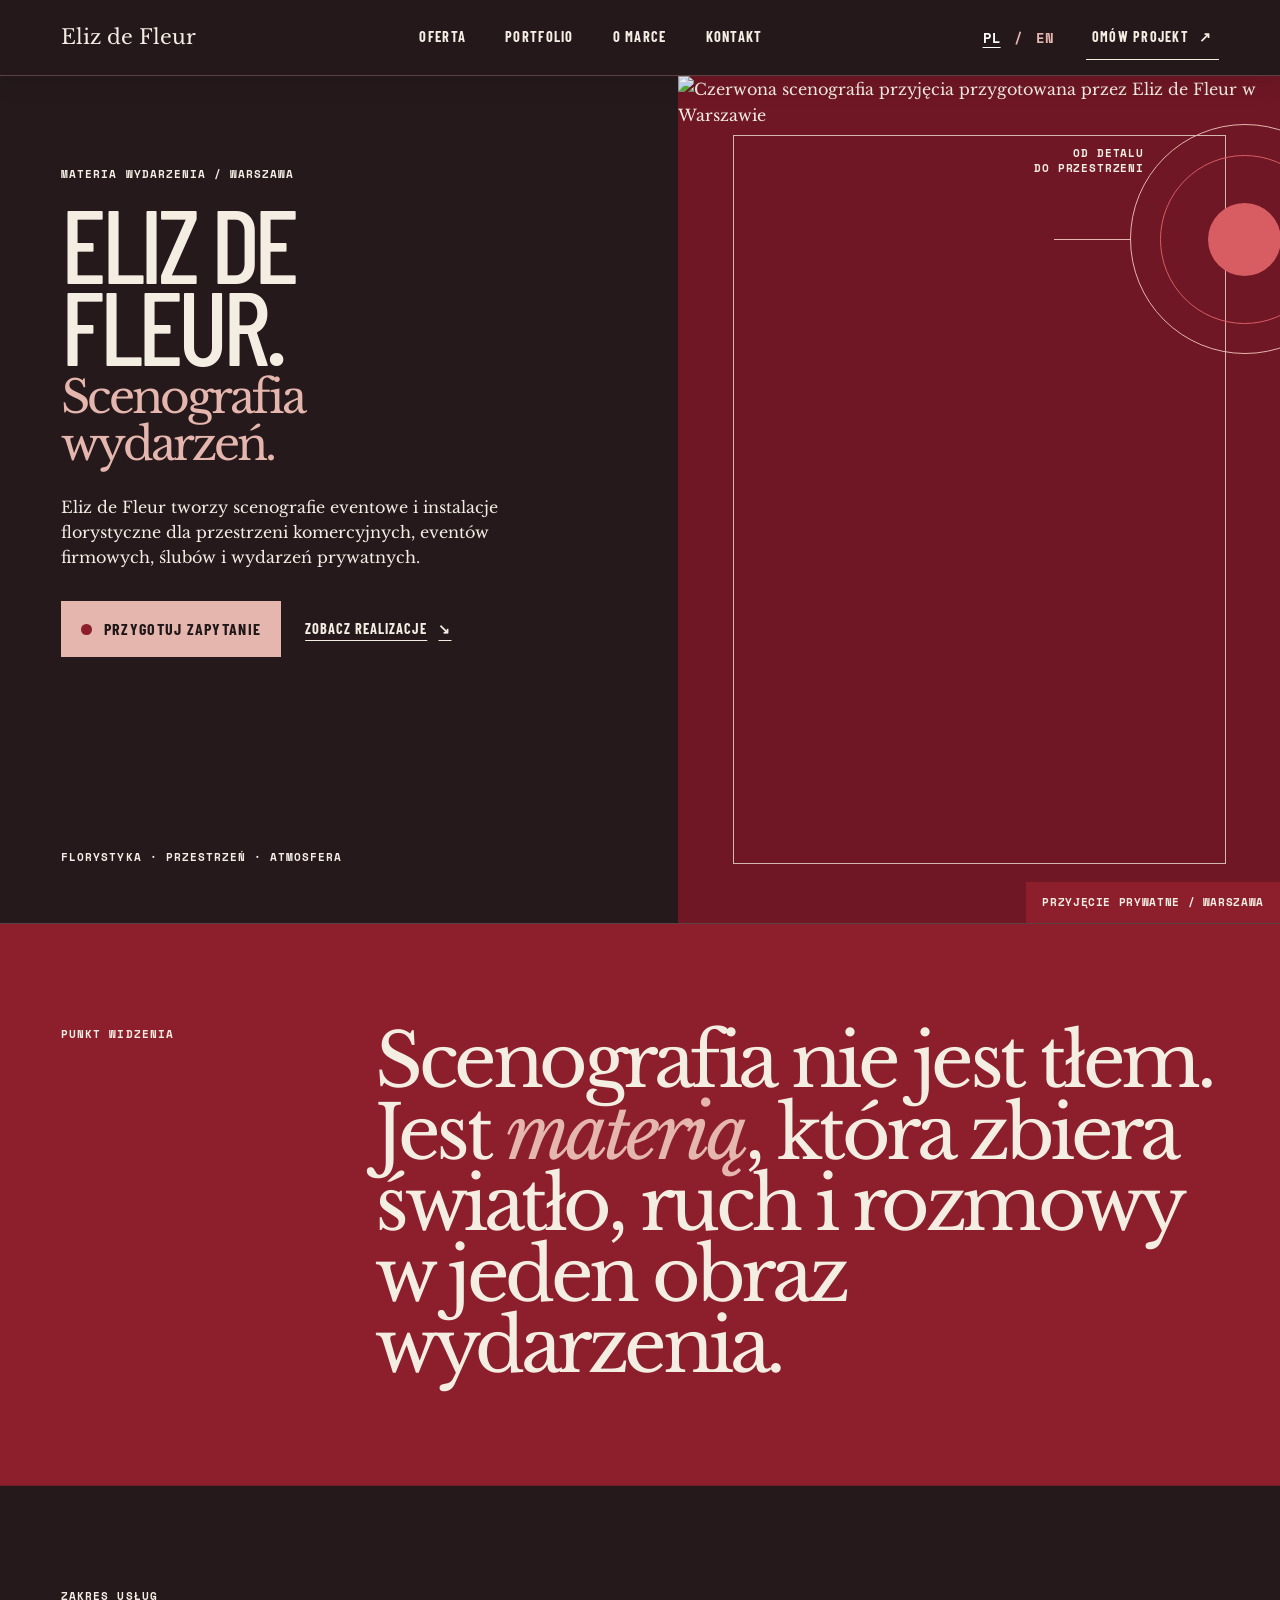
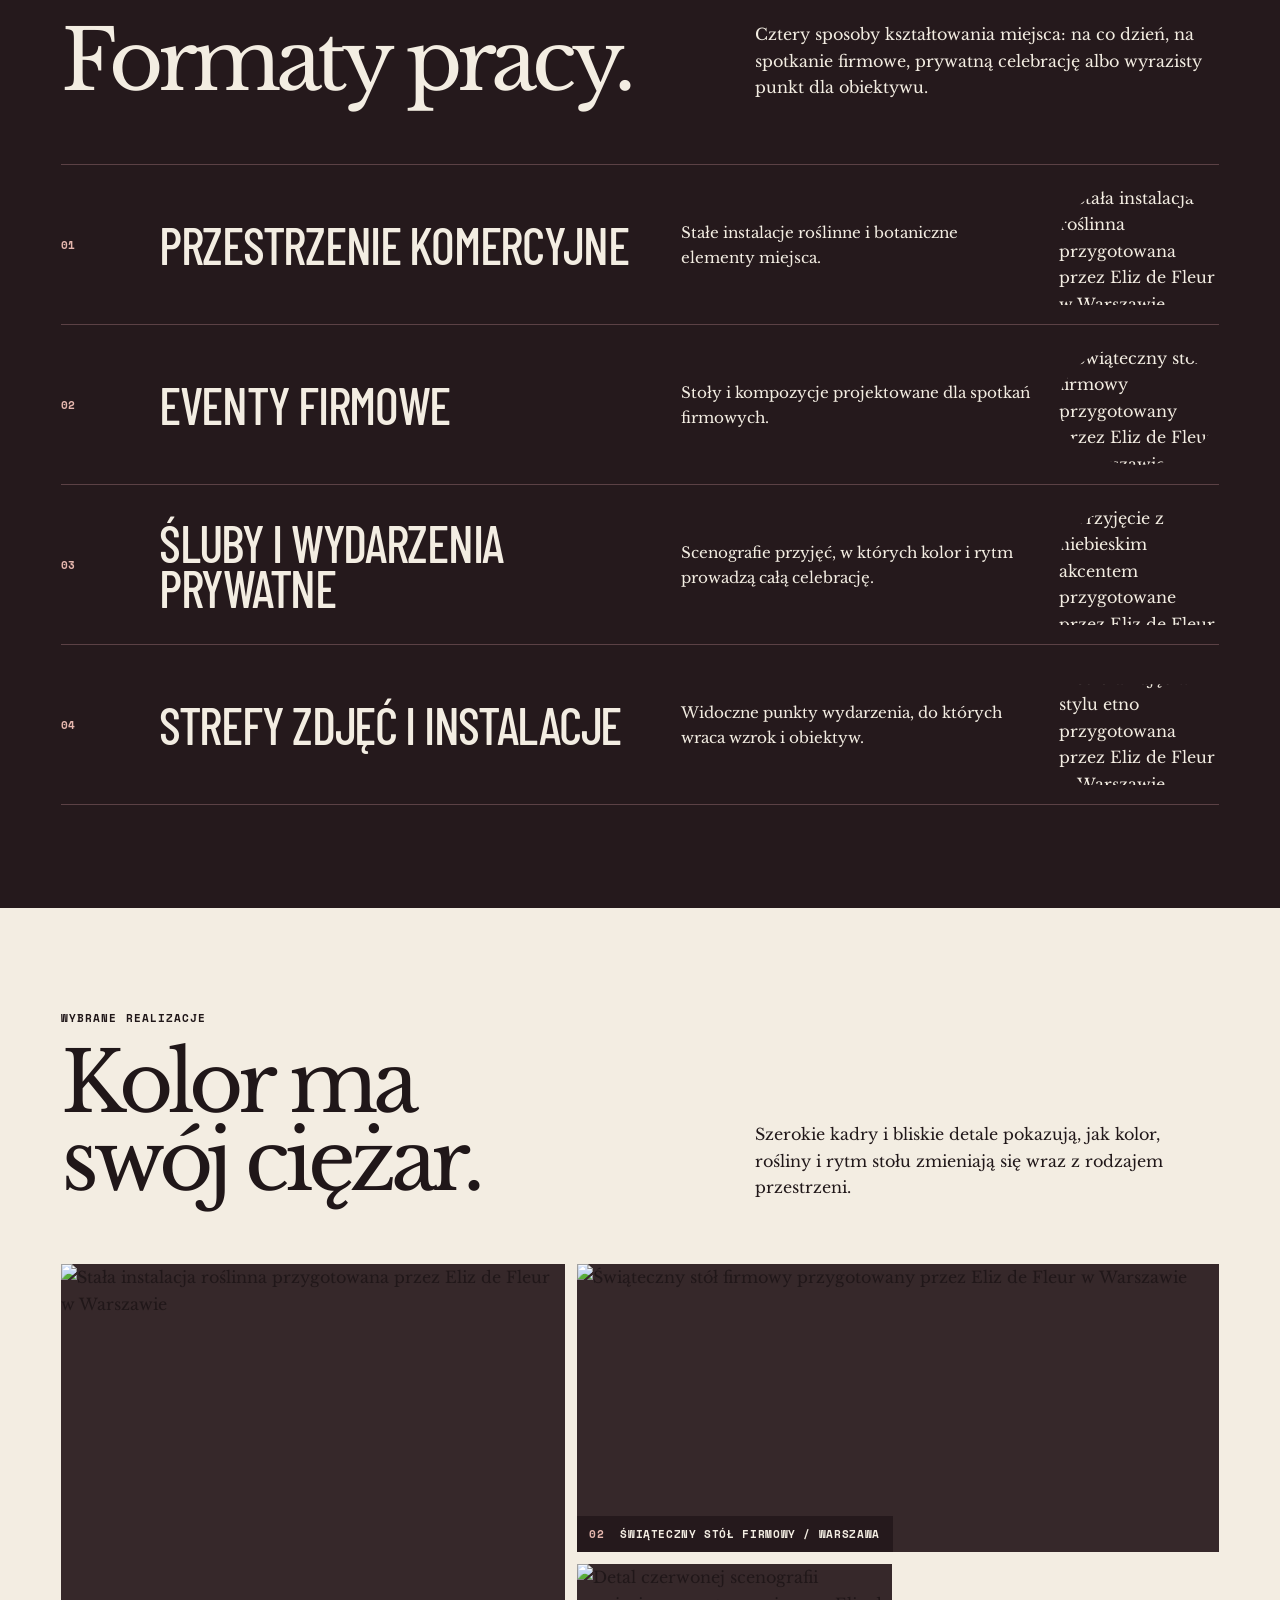
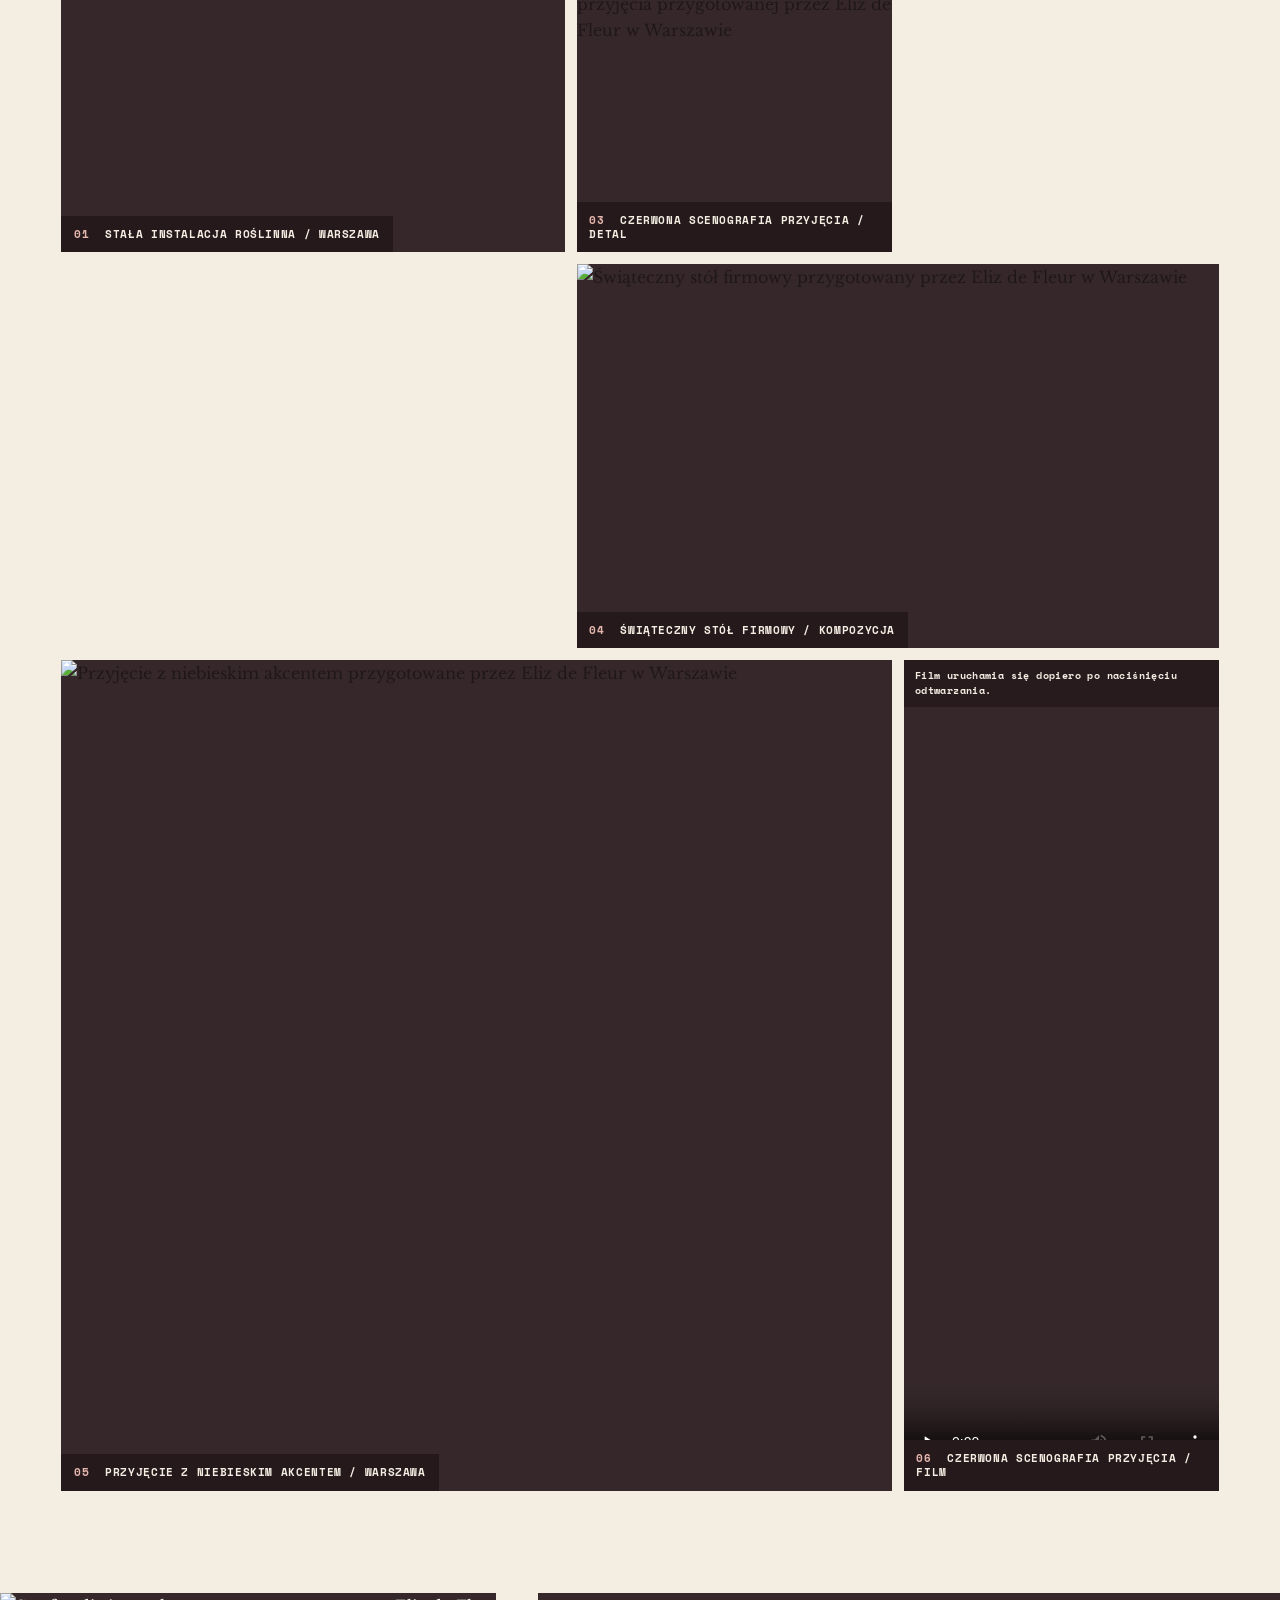
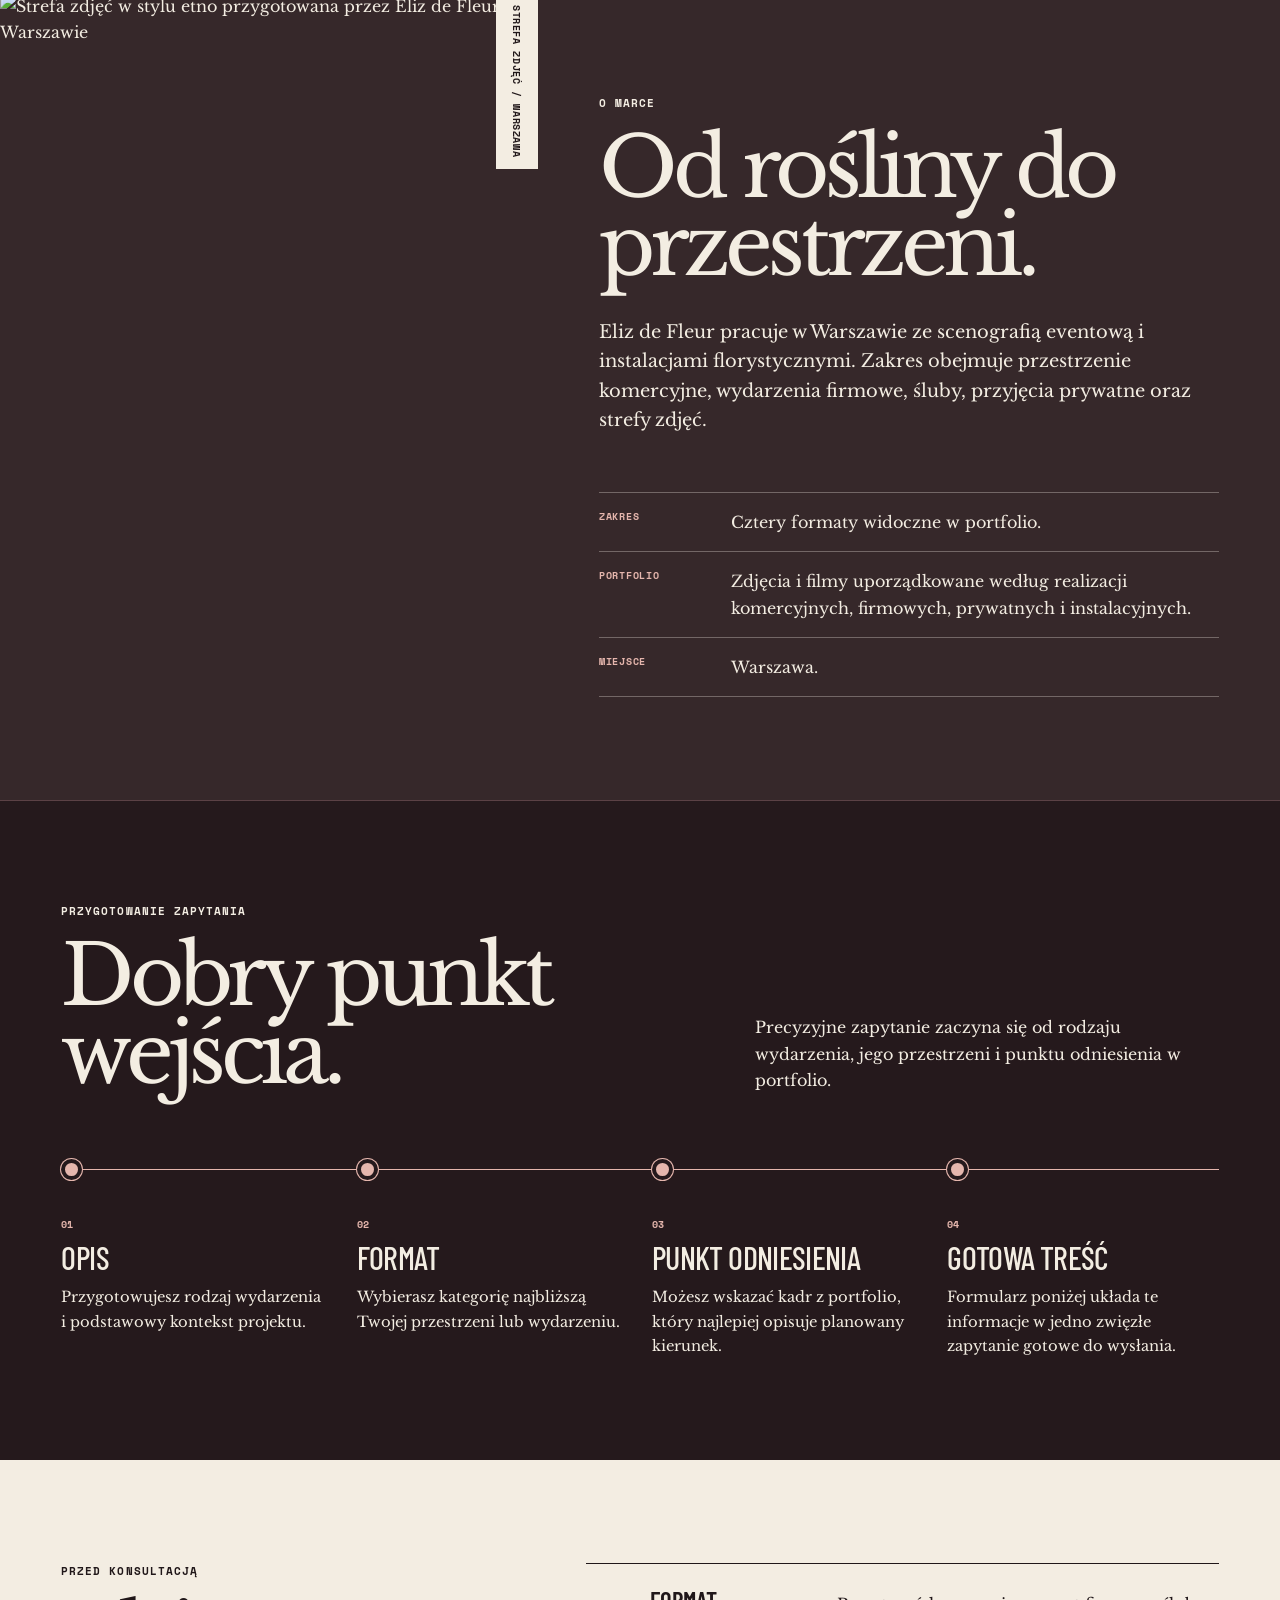
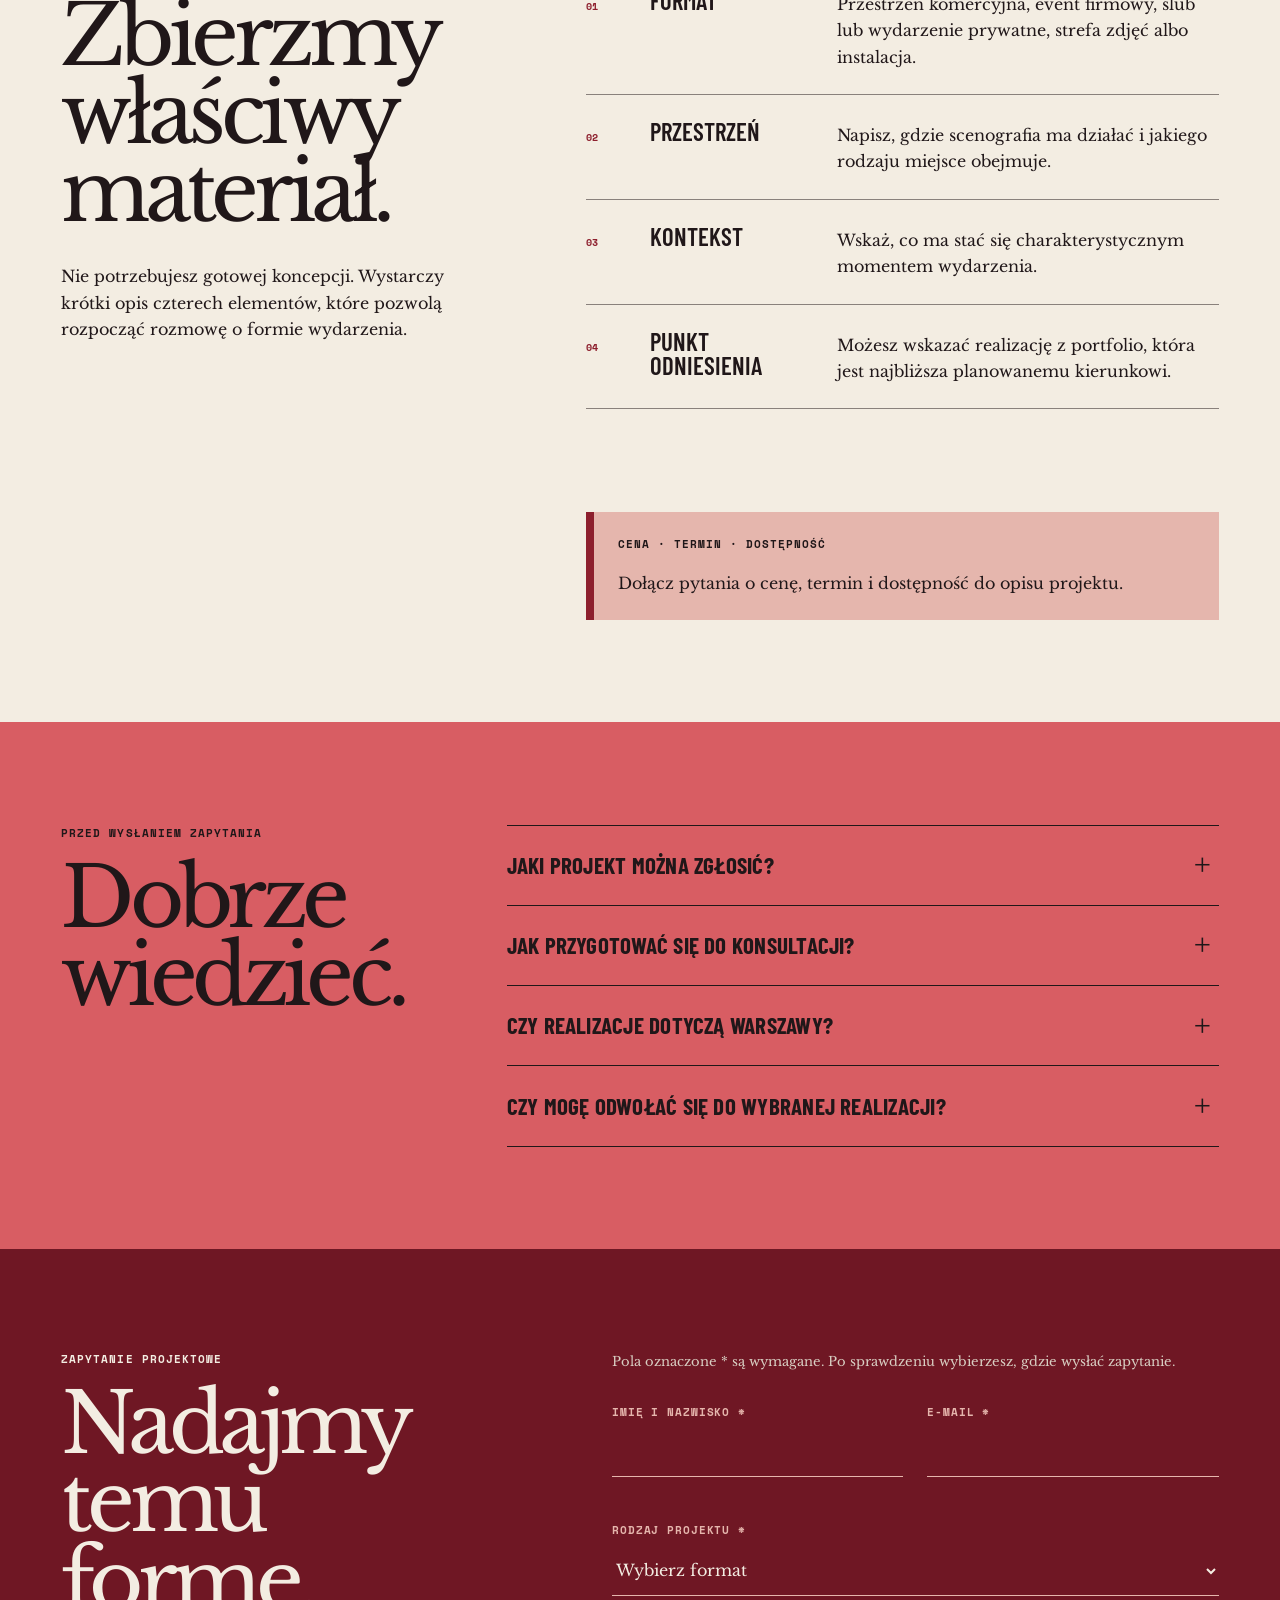
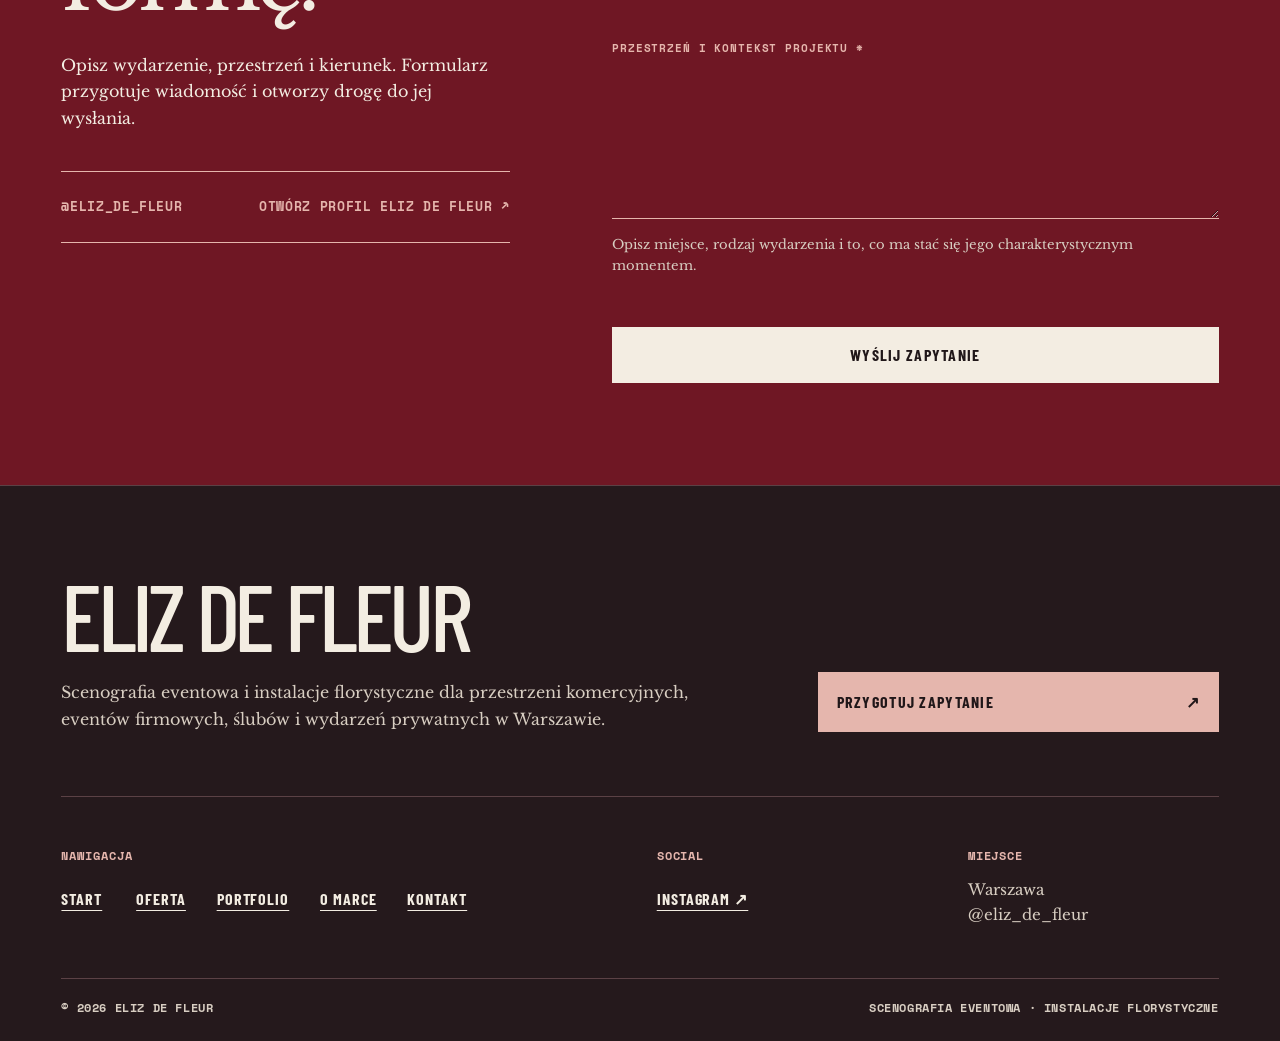
==== commit 58da5fff: "feat: harden SiteAgent functional shell" ====
--- a/runs/eliz-de-fleur-golden-calibration/preview/site/index.html
+++ b/runs/eliz-de-fleur-golden-calibration/preview/site/index.html
@@ -44,7 +44,7 @@
           <h1 id="hero-title" data-en-html="Eliz de Fleur.<br> <em>Event scenography.</em>">Eliz de Fleur.<br> <em>Scenografia wydarzeń.</em></h1>
           <p class="hero__offer" data-en="Eliz de Fleur creates event scenography and floral installations for commercial spaces, corporate events, weddings and private events.">Eliz de Fleur tworzy scenografie eventowe i instalacje florystyczne dla przestrzeni komercyjnych, eventów firmowych, ślubów i wydarzeń prywatnych.</p>
           <div class="hero__actions">
-            <a class="live-cta" href="contact.html"><span aria-hidden="true"></span><span data-en="Prepare an enquiry">Przygotuj zapytanie</span></a>
+            <a class="live-cta" data-site-cta="primary" href="contact.html"><span class="live-cta__mark" aria-hidden="true"></span><span data-en="Prepare an enquiry">Przygotuj zapytanie</span></a>
             <a class="text-link" href="portfolio.html"><span data-en="View the work">Zobacz realizacje</span> <span aria-hidden="true">↘</span></a>
           </div>
         </div>
@@ -326,10 +326,20 @@
     </section>
   </main>
 
-  <footer class="site-footer">
-    <a href="#start">Eliz de Fleur</a>
-      <p data-en="Warsaw · event scenography · floral installations">Warszawa · scenografia eventowa · instalacje florystyczne</p>
-    <a href="https://www.instagram.com/eliz_de_fleur/" target="_blank" rel="noopener noreferrer">Instagram ↗</a>
+  <footer class="site-footer" data-site-footer>
+    <div class="site-footer__lead">
+      <div>
+        <a class="site-footer__wordmark" href="#start">Eliz de Fleur</a>
+        <p data-en="Event scenography and floral installations for commercial spaces, corporate events, weddings and private events in Warsaw.">Scenografia eventowa i instalacje florystyczne dla przestrzeni komercyjnych, eventów firmowych, ślubów i wydarzeń prywatnych w Warszawie.</p>
+      </div>
+      <a class="site-footer__cta" data-site-cta="primary" href="contact.html#brief"><span data-en="Prepare an enquiry">Przygotuj zapytanie</span><span aria-hidden="true">↗</span></a>
+    </div>
+    <div class="site-footer__columns">
+      <div><p class="site-footer__label" data-en="Navigation">Nawigacja</p><nav class="site-footer__nav" data-footer-nav aria-label="Nawigacja w stopce" data-pl-aria-label="Nawigacja w stopce" data-en-aria-label="Footer navigation"><a href="index.html" data-en="Home">Start</a><a href="services.html" data-en="Services">Oferta</a><a href="portfolio.html">Portfolio</a><a href="about.html" data-en="About">O marce</a><a href="contact.html" data-en="Contact">Kontakt</a></nav></div>
+      <div class="site-footer__social"><p class="site-footer__label" data-en="Social">Social</p><a href="https://www.instagram.com/eliz_de_fleur/" target="_blank" rel="noopener noreferrer">Instagram ↗</a></div>
+      <div class="site-footer__location"><p class="site-footer__label" data-en="Location">Miejsce</p><span>Warszawa</span><span>@eliz_de_fleur</span></div>
+    </div>
+    <div class="site-footer__meta"><p>© <span data-year></span> Eliz de Fleur</p><p data-en="Event scenography · floral installations">Scenografia eventowa · instalacje florystyczne</p></div>
   </footer>
 </body>
 </html>
--- a/runs/eliz-de-fleur-golden-calibration/preview/site/styles.css
+++ b/runs/eliz-de-fleur-golden-calibration/preview/site/styles.css
@@ -15,6 +15,7 @@
   --mono: "Space Mono", Consolas, monospace;
   --gutter: clamp(1.125rem, 4.8vw, 5rem);
   --section-space: clamp(5rem, 8vw, 8.75rem);
+  --header-height: 4.75rem;
 }
 
 *,
@@ -25,7 +26,7 @@
 
 html {
   scroll-behavior: smooth;
-  scroll-padding-top: 5rem;
+  scroll-padding-top: calc(var(--header-height) + 1rem);
 }
 
 body {
@@ -107,13 +108,17 @@
 }
 
 .site-header {
-  position: relative;
-  z-index: 20;
+  position: sticky;
+  top: 0;
+  z-index: 50;
   display: grid;
   grid-template-columns: auto 1fr auto;
-  min-height: 4.75rem;
+  min-height: var(--header-height);
   padding: 0 var(--gutter);
   border-bottom: 1px solid var(--line-dark);
+  background: rgba(37, 25, 28, 0.97);
+  box-shadow: 0 0.35rem 1.5rem rgba(20, 10, 13, 0.12);
+  backdrop-filter: blur(0.75rem);
   align-items: center;
 }
 
@@ -294,7 +299,8 @@
   color: var(--ink);
 }
 
-.live-cta > span {
+.live-cta__mark {
+  flex: 0 0 auto;
   width: 0.65rem;
   height: 0.65rem;
   border-radius: 50%;
@@ -1021,30 +1027,118 @@
 }
 
 .site-footer {
-  min-height: 5rem;
-  display: grid;
-  grid-template-columns: auto 1fr auto;
-  gap: 2rem;
-  align-items: center;
-  padding: 1rem var(--gutter);
+  padding: clamp(3.5rem, 7vw, 6.5rem) var(--gutter) 1.5rem;
+  border-top: 1px solid var(--line-dark);
   background: var(--night);
-  color: var(--rose);
-  font: 700 clamp(0.75rem, 0.72vw, 0.82rem)/1.5 var(--mono);
-  letter-spacing: 0.06em;
-  text-transform: uppercase;
-}
-
-.site-footer p {
-  margin: 0;
-  text-align: center;
+  color: var(--chalk);
 }
 
 .site-footer a {
+  min-width: 2.75rem;
   min-height: 2.75rem;
   display: inline-flex;
   align-items: center;
+  color: inherit;
   text-underline-offset: 0.3rem;
-  font-size: 0.875rem;
+}
+
+.site-footer__lead {
+  display: grid;
+  grid-template-columns: minmax(0, 1.25fr) minmax(17rem, 0.75fr);
+  gap: clamp(2rem, 7vw, 8rem);
+  align-items: end;
+  padding-bottom: clamp(2.5rem, 5vw, 4.5rem);
+  border-bottom: 1px solid var(--line-dark);
+}
+
+.site-footer__wordmark {
+  padding: 0;
+  font: 500 clamp(3.2rem, 7.4vw, 7.8rem)/0.82 var(--condensed);
+  letter-spacing: -0.05em;
+  text-decoration: none;
+  text-transform: uppercase;
+}
+
+.site-footer__lead p {
+  max-width: 42rem;
+  margin: 1.25rem 0 0;
+  color: var(--chalk-muted);
+  font-size: clamp(1rem, 1.2vw, 1.18rem);
+}
+
+.site-footer__cta {
+  min-height: 3.75rem !important;
+  padding: 0.9rem 1.15rem;
+  justify-content: space-between;
+  gap: 1rem;
+  background: var(--rose);
+  color: var(--ink) !important;
+  font: 700 1rem/1 var(--condensed);
+  letter-spacing: 0.08em;
+  text-decoration: none;
+  text-transform: uppercase;
+}
+
+.site-footer__cta:hover,
+.site-footer__cta:focus-visible {
+  background: var(--chalk);
+}
+
+.site-footer__columns {
+  display: grid;
+  grid-template-columns: 1.55fr 0.7fr 0.75fr;
+  gap: clamp(2rem, 6vw, 7rem);
+  padding: clamp(2rem, 4vw, 3.5rem) 0;
+}
+
+.site-footer__label {
+  margin: 0 0 0.75rem;
+  color: var(--rose);
+  font: 700 0.72rem/1.4 var(--mono);
+  letter-spacing: 0.08em;
+  text-transform: uppercase;
+}
+
+.site-footer__nav {
+  display: flex;
+  flex-wrap: wrap;
+  gap: 0.35rem clamp(1rem, 2.4vw, 2.25rem);
+}
+
+.site-footer__nav a,
+.site-footer__social a {
+  font: 700 1rem/1 var(--condensed);
+  letter-spacing: 0.06em;
+  text-decoration-thickness: 1px;
+  text-transform: uppercase;
+}
+
+.site-footer__social,
+.site-footer__location {
+  display: flex;
+  flex-direction: column;
+  align-items: flex-start;
+}
+
+.site-footer__location span {
+  color: var(--chalk-muted);
+  font-size: 0.95rem;
+}
+
+.site-footer__meta {
+  display: flex;
+  justify-content: space-between;
+  gap: 1rem 2rem;
+  padding-top: 1.25rem;
+  border-top: 1px solid var(--line-dark);
+  color: var(--chalk-muted);
+  font: 700 0.75rem/1.5 var(--mono);
+  letter-spacing: 0.05em;
+  text-transform: uppercase;
+}
+
+.site-footer__meta p {
+  margin: 0;
 }
 
 @media (max-width: 70rem) {
@@ -1166,8 +1260,8 @@
 }
 
 @media (max-width: 45rem) {
-  html {
-    scroll-padding-top: 4.25rem;
+  :root {
+    --header-height: 4rem;
   }
 
   .site-header {
@@ -1414,13 +1508,34 @@
   }
 
   .site-footer {
+    padding: 3.5rem 1.125rem 1.25rem;
+  }
+
+  .site-footer__lead,
+  .site-footer__columns {
     grid-template-columns: 1fr;
-    gap: 0.5rem;
-    padding: 1.5rem 1.125rem;
-  }
-
-  .site-footer p {
-    text-align: left;
+  }
+
+  .site-footer__lead {
+    gap: 2rem;
+  }
+
+  .site-footer__wordmark {
+    font-size: clamp(3.5rem, 18vw, 5.5rem);
+  }
+
+  .site-footer__columns {
+    gap: 2rem;
+  }
+
+  .site-footer__nav {
+    display: grid;
+    grid-template-columns: 1fr 1fr;
+    gap: 0.25rem 1rem;
+  }
+
+  .site-footer__meta {
+    flex-direction: column;
   }
 }
 
@@ -1530,7 +1645,7 @@
 .portfolio-intro__count span { max-width: 9rem; font: 700 .68rem/1.45 var(--mono); letter-spacing: .06em; text-transform: uppercase; }
 .orbit--portfolio { border-color: var(--wine); }
 .portfolio-browser { padding: 0 var(--gutter) var(--section-space); background: var(--chalk); }
-.portfolio-filters { position: sticky; z-index: 8; top: 0; display: flex; gap: .3rem; overflow-x: auto; padding: .8rem 0; border-top: 1px solid var(--ink); border-bottom: 1px solid var(--ink); background: var(--chalk); scrollbar-width: thin; }
+.portfolio-filters { position: sticky; z-index: 8; top: var(--header-height); display: flex; gap: .3rem; overflow-x: auto; padding: .8rem 0; border-top: 1px solid var(--ink); border-bottom: 1px solid var(--ink); background: var(--chalk); scrollbar-width: thin; }
 .portfolio-filters button { min-height: 44px; flex: 0 0 auto; padding: .4rem .8rem; border: 1px solid transparent; background: transparent; color: var(--ink); cursor: pointer; font: 700 .72rem/1 var(--mono); letter-spacing: .04em; text-transform: uppercase; }
 .portfolio-filters button.is-active { border-color: var(--wine); background: var(--wine); color: var(--chalk); }
 .portfolio-mosaic { padding-top: 1rem; display: grid; grid-template-columns: repeat(4,minmax(0,1fr)); grid-auto-flow: dense; gap: .75rem; align-items: start; }
